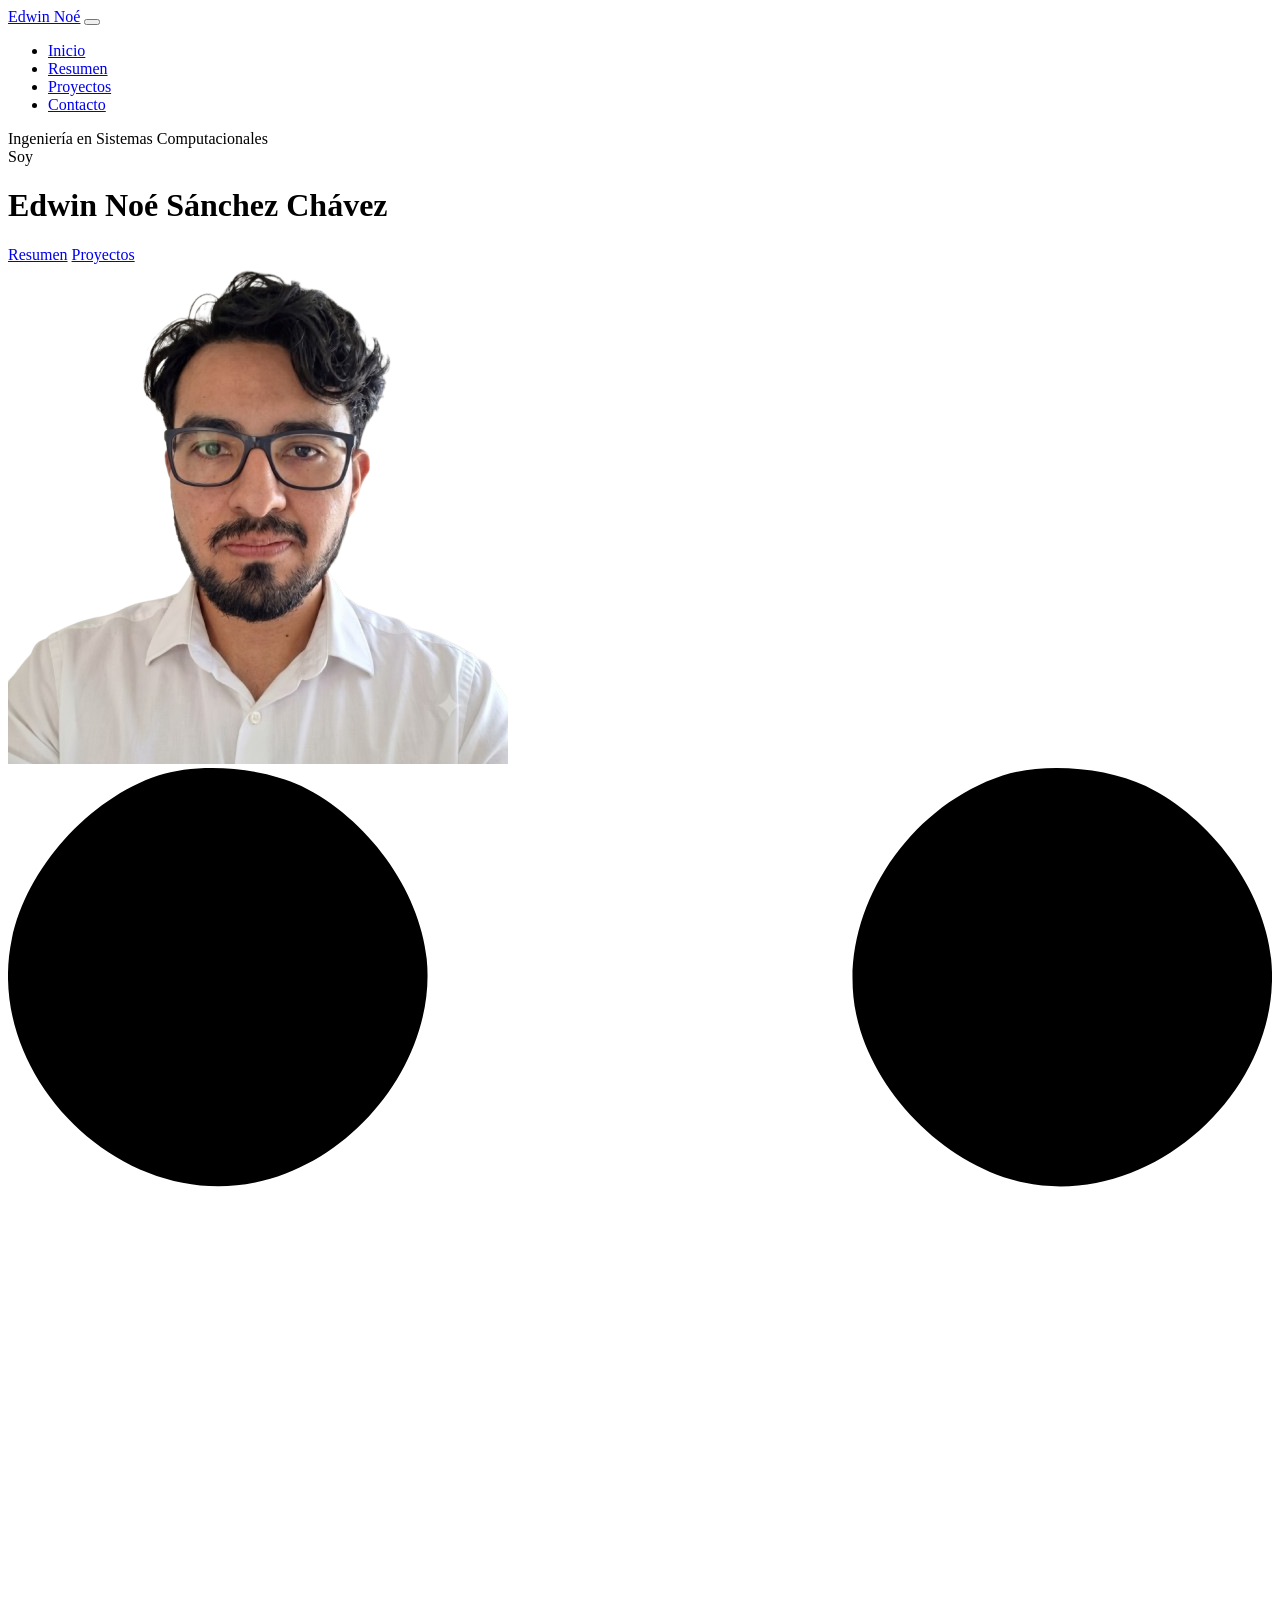
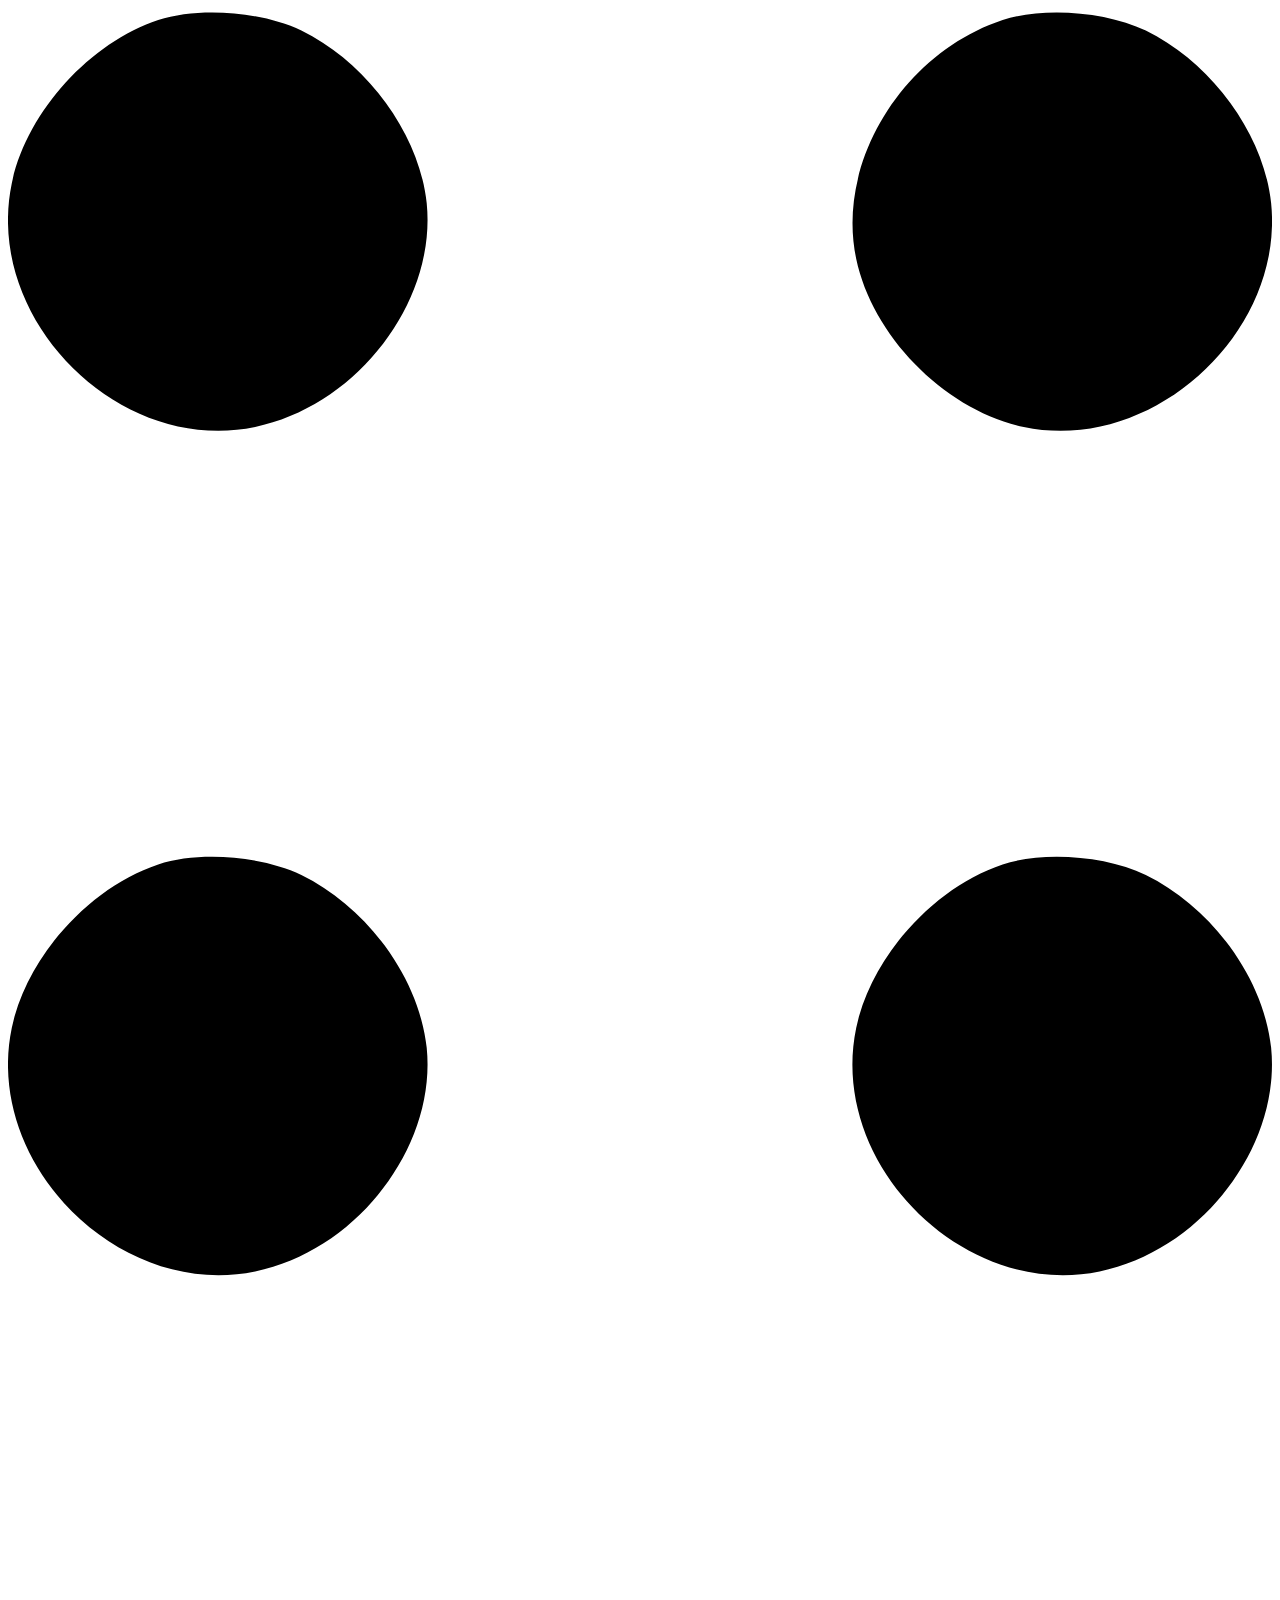
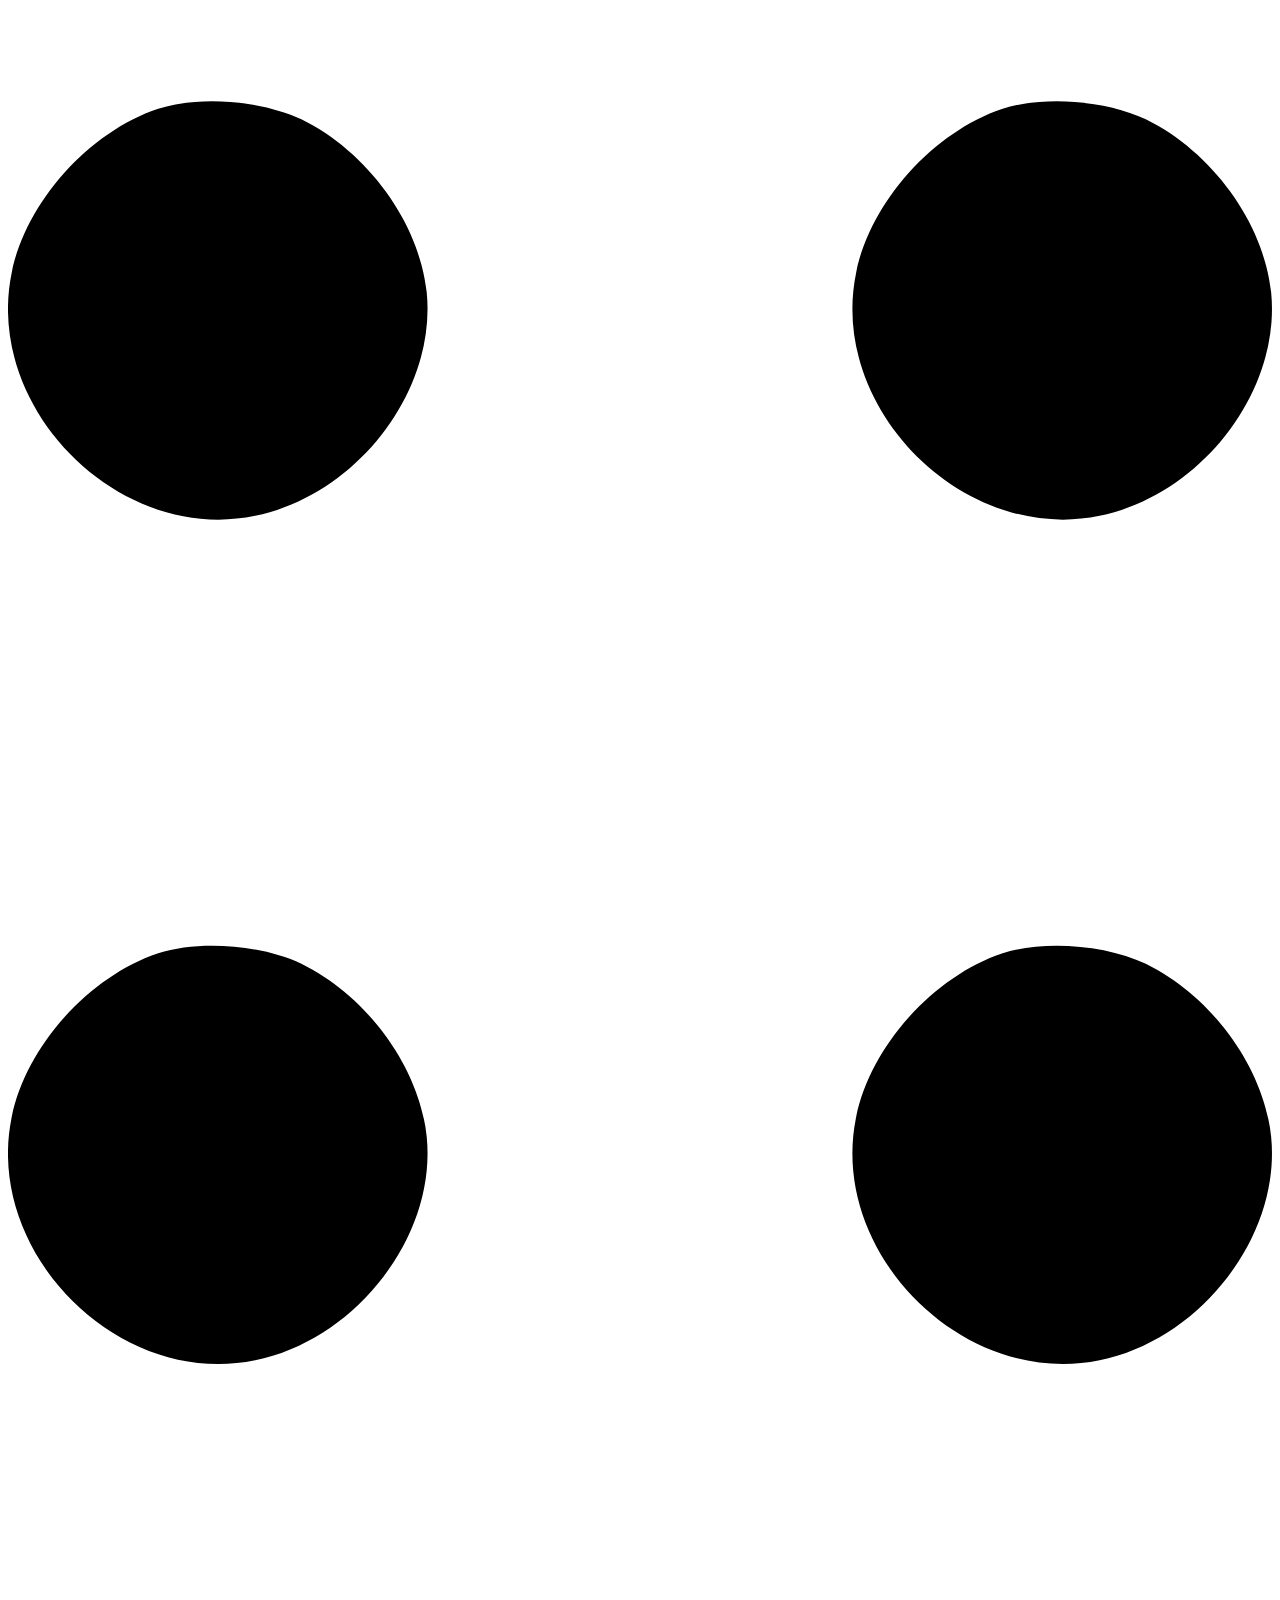
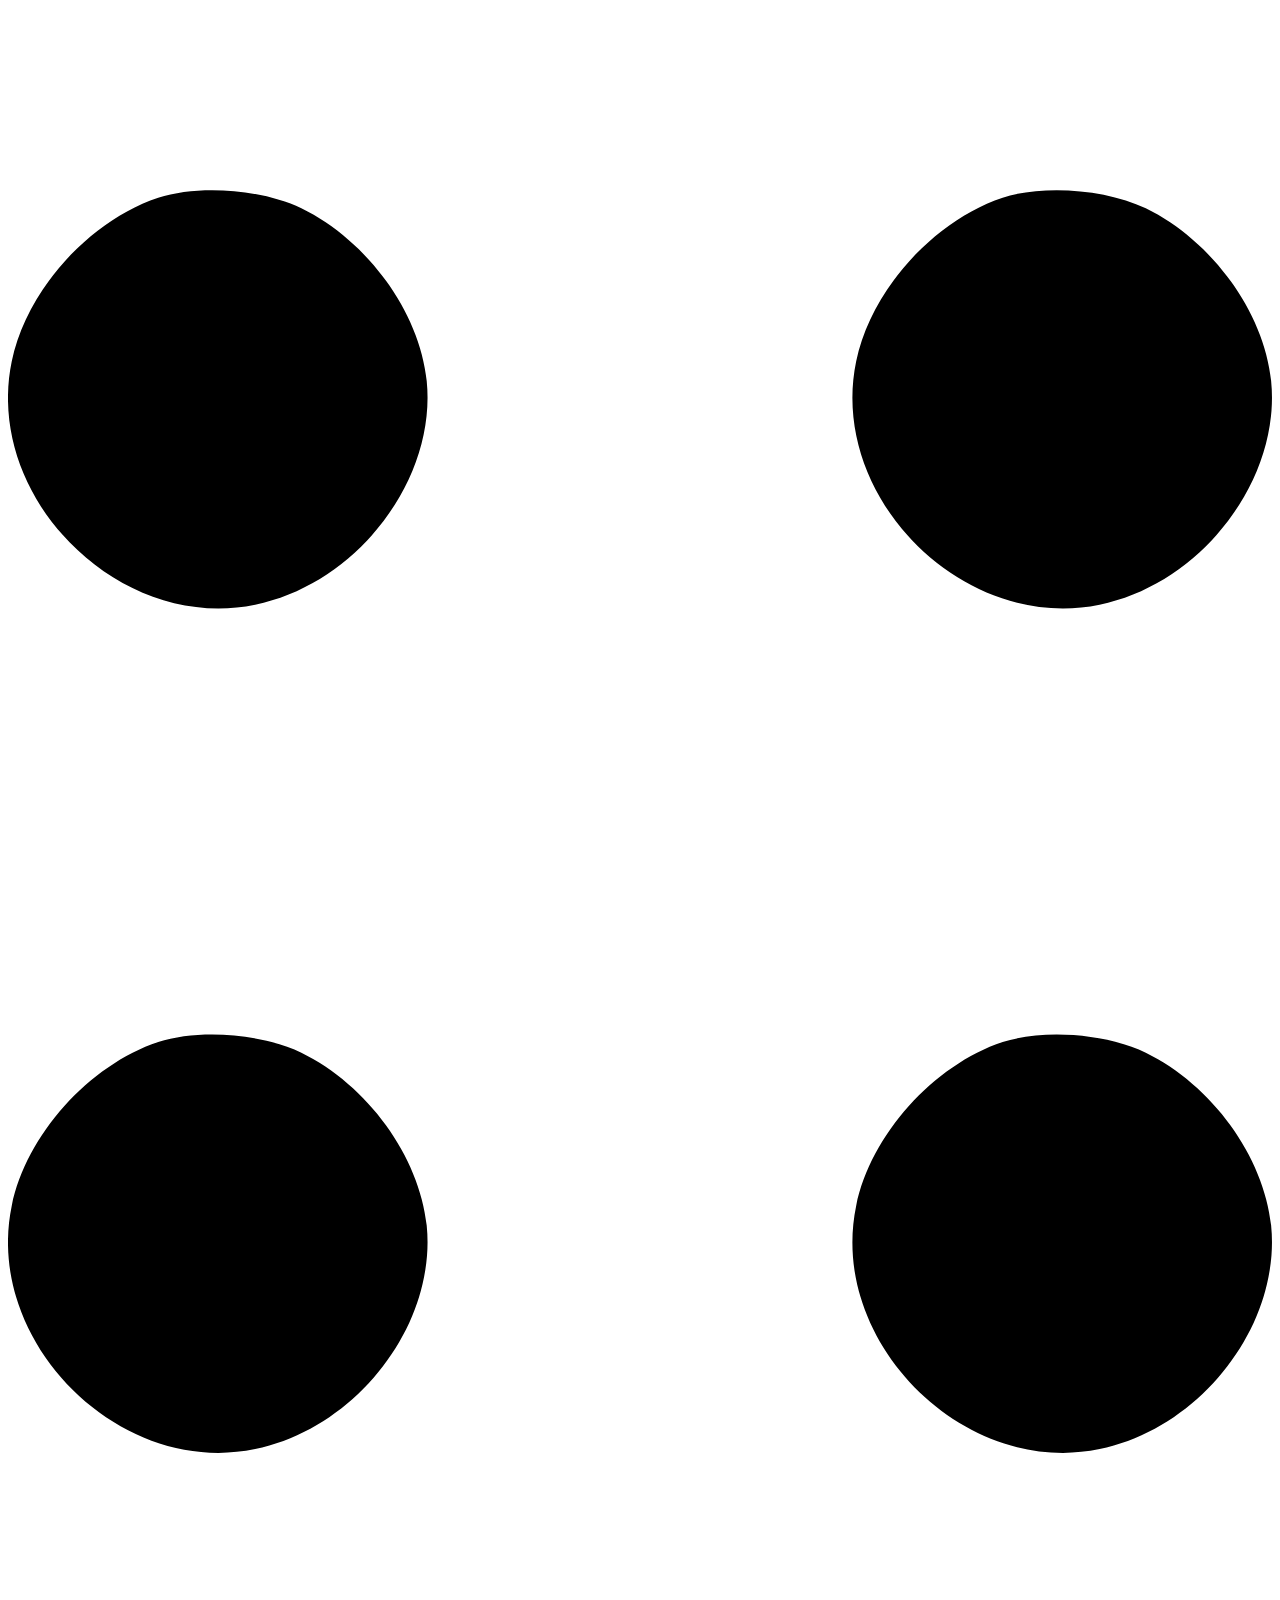
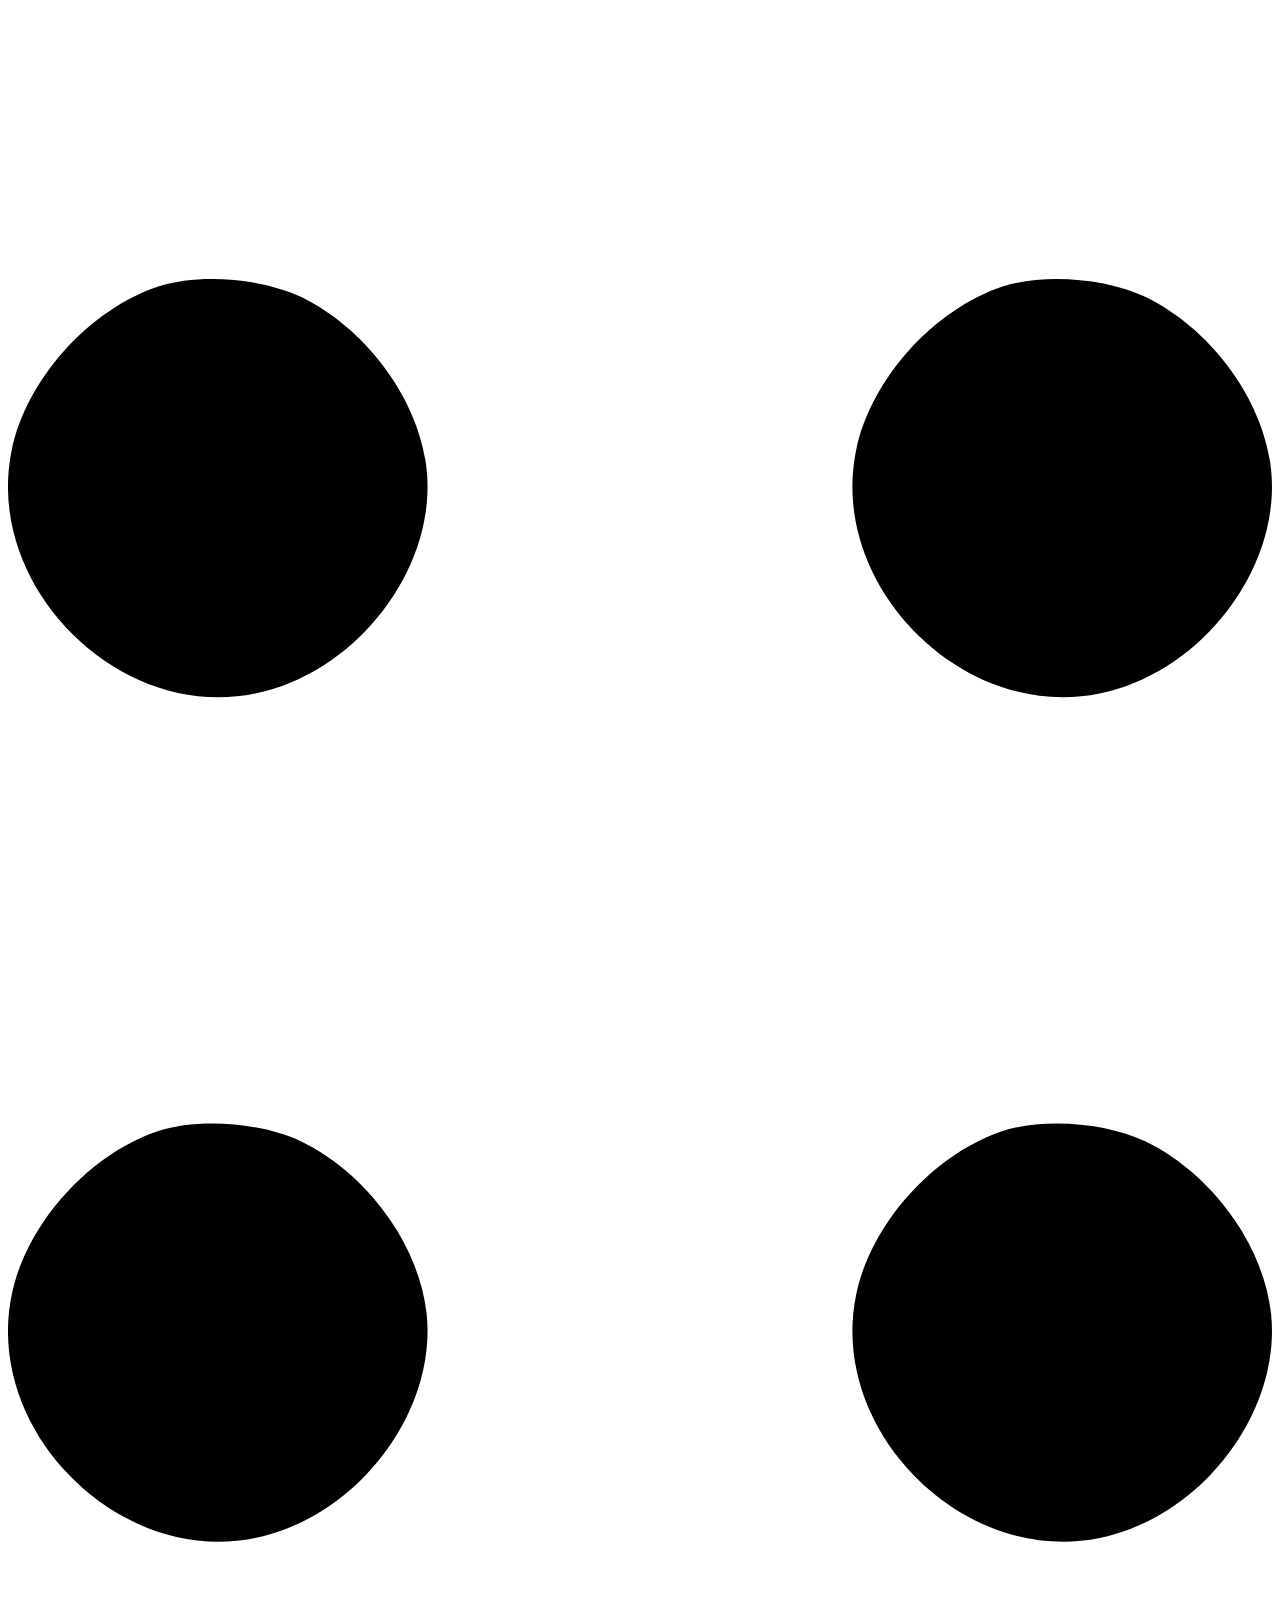
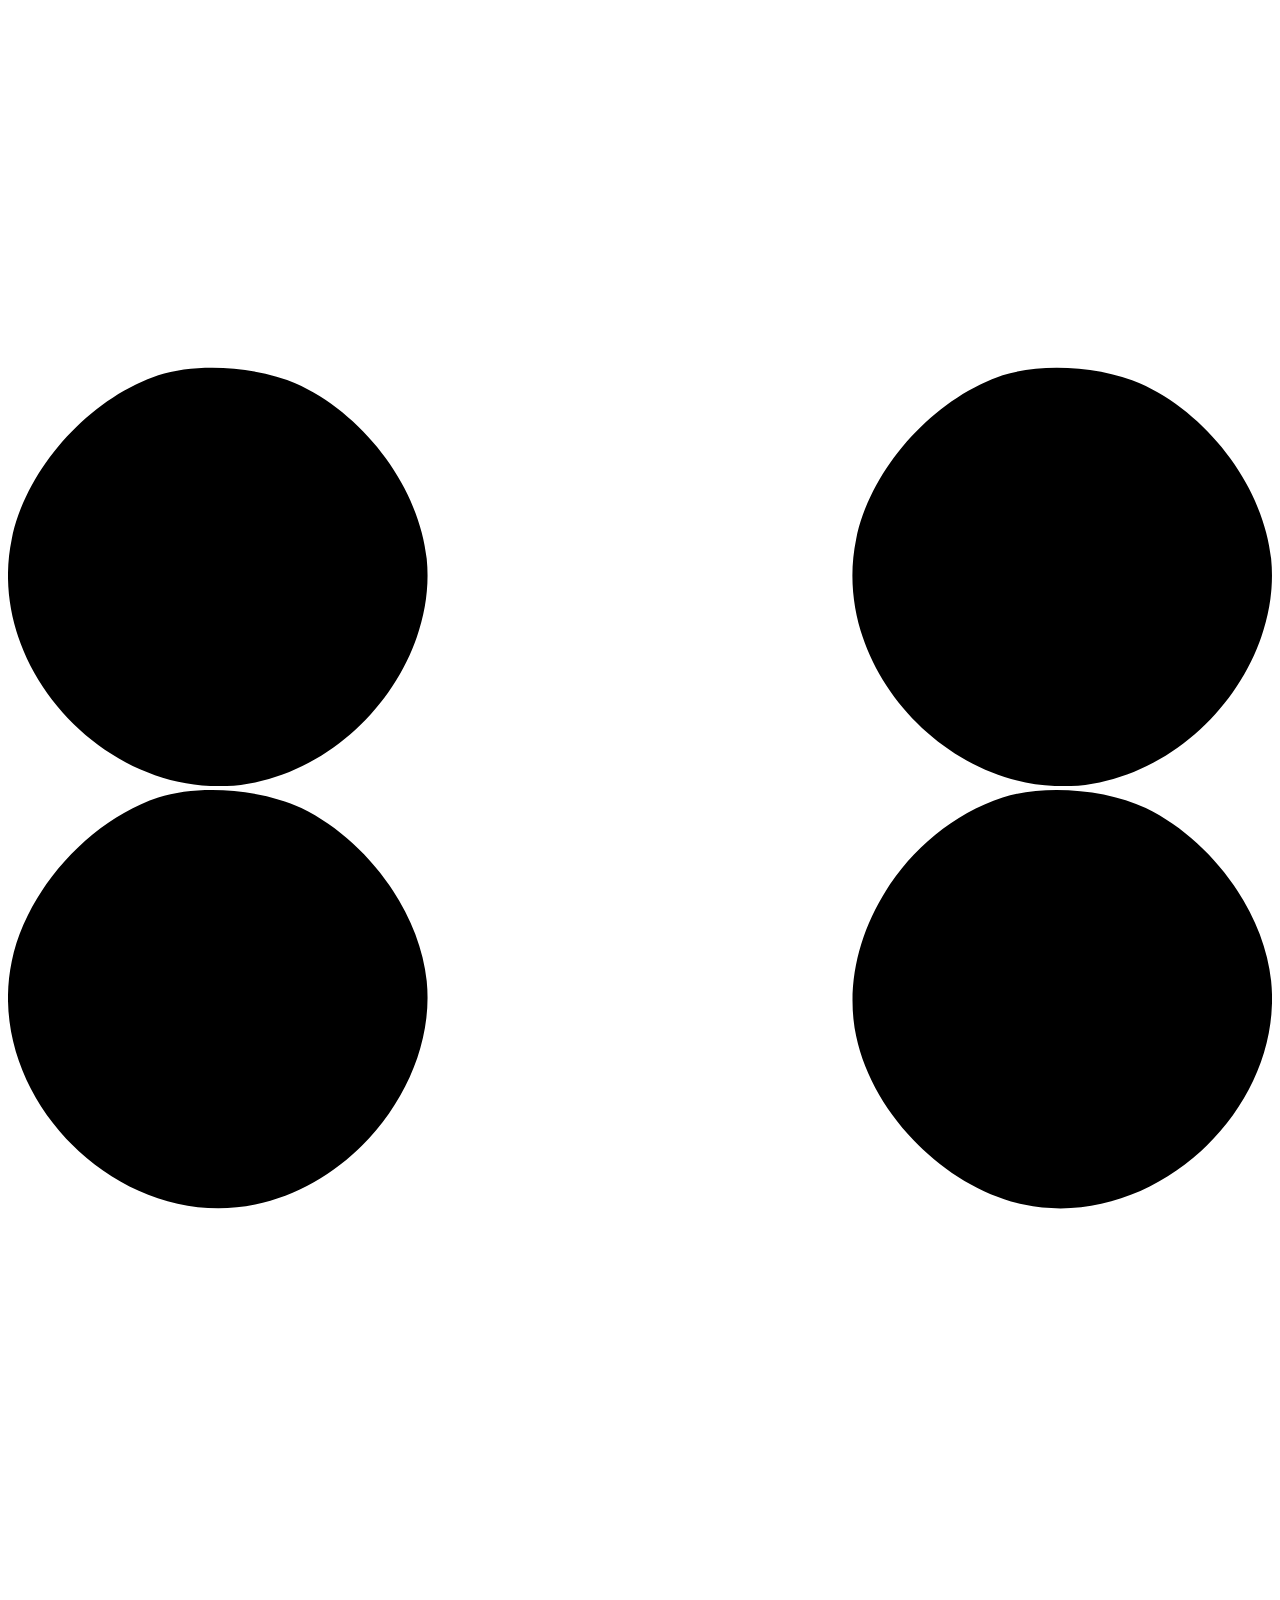
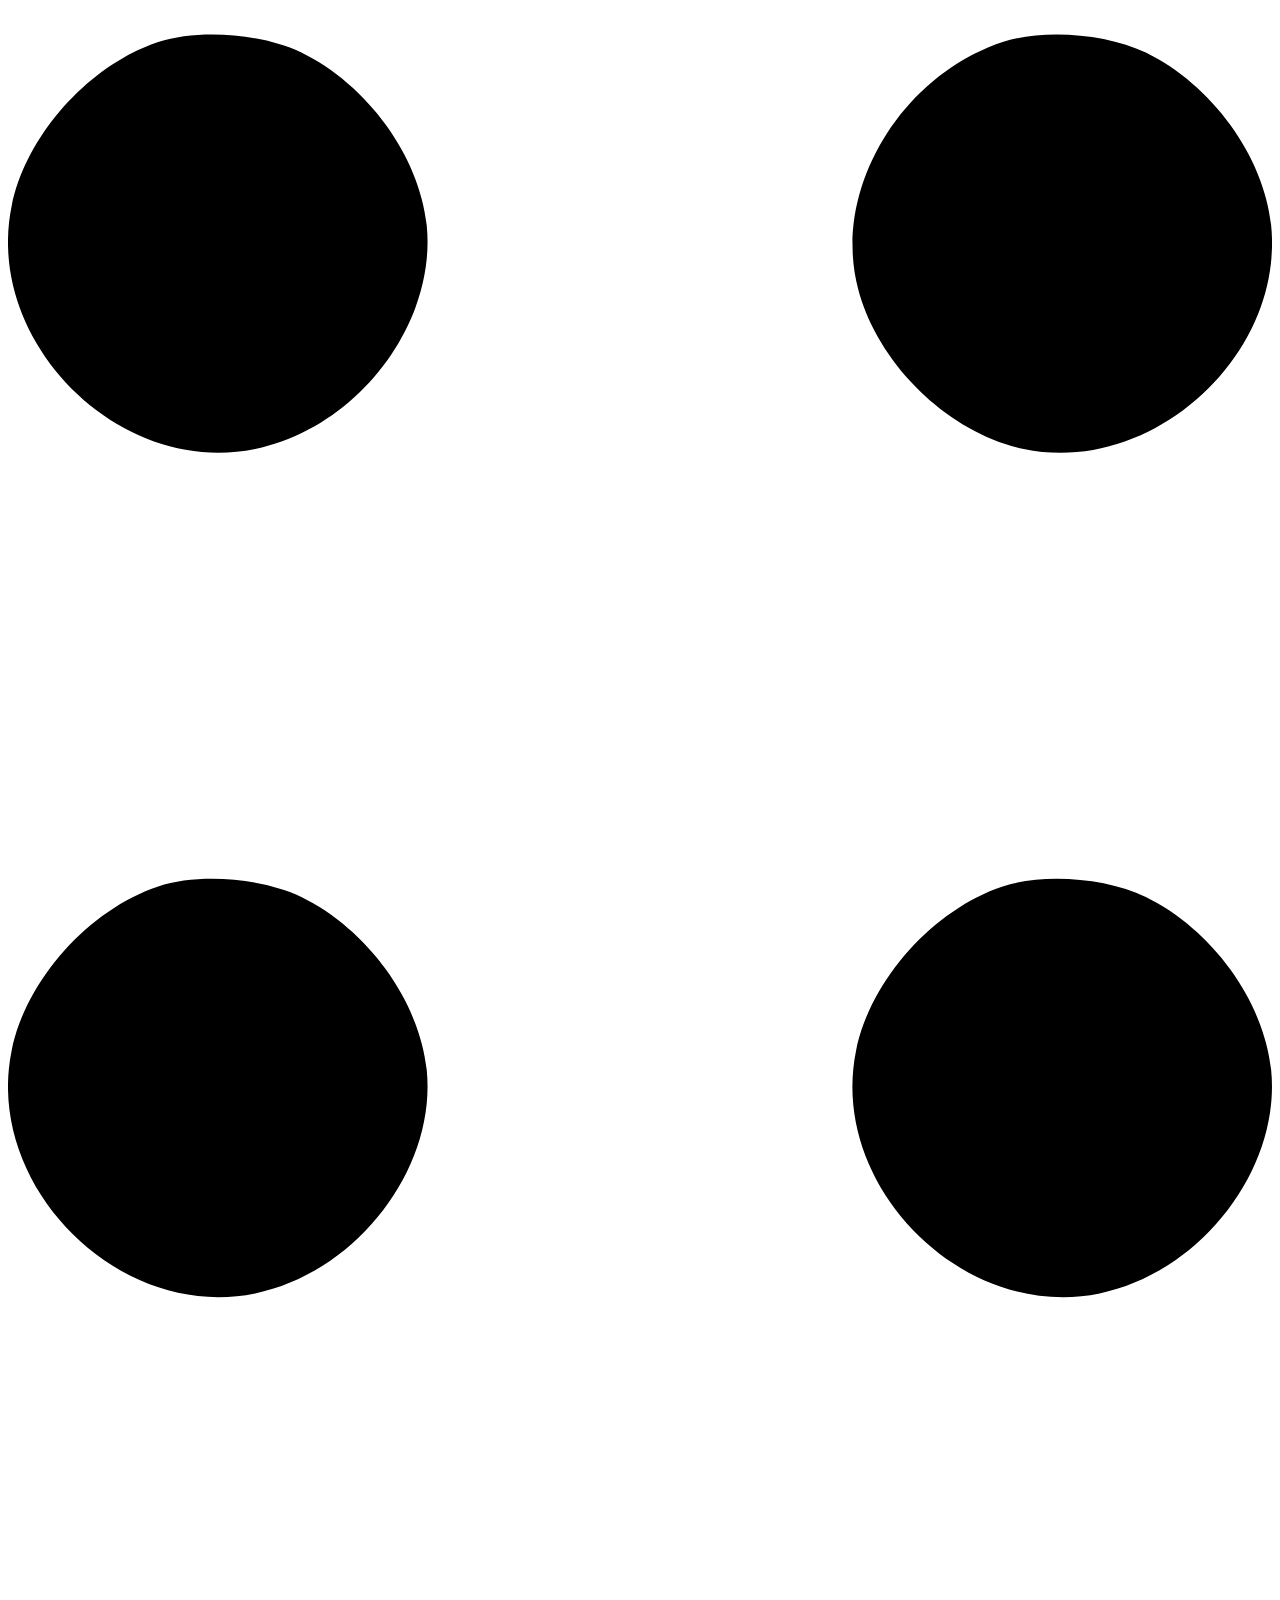
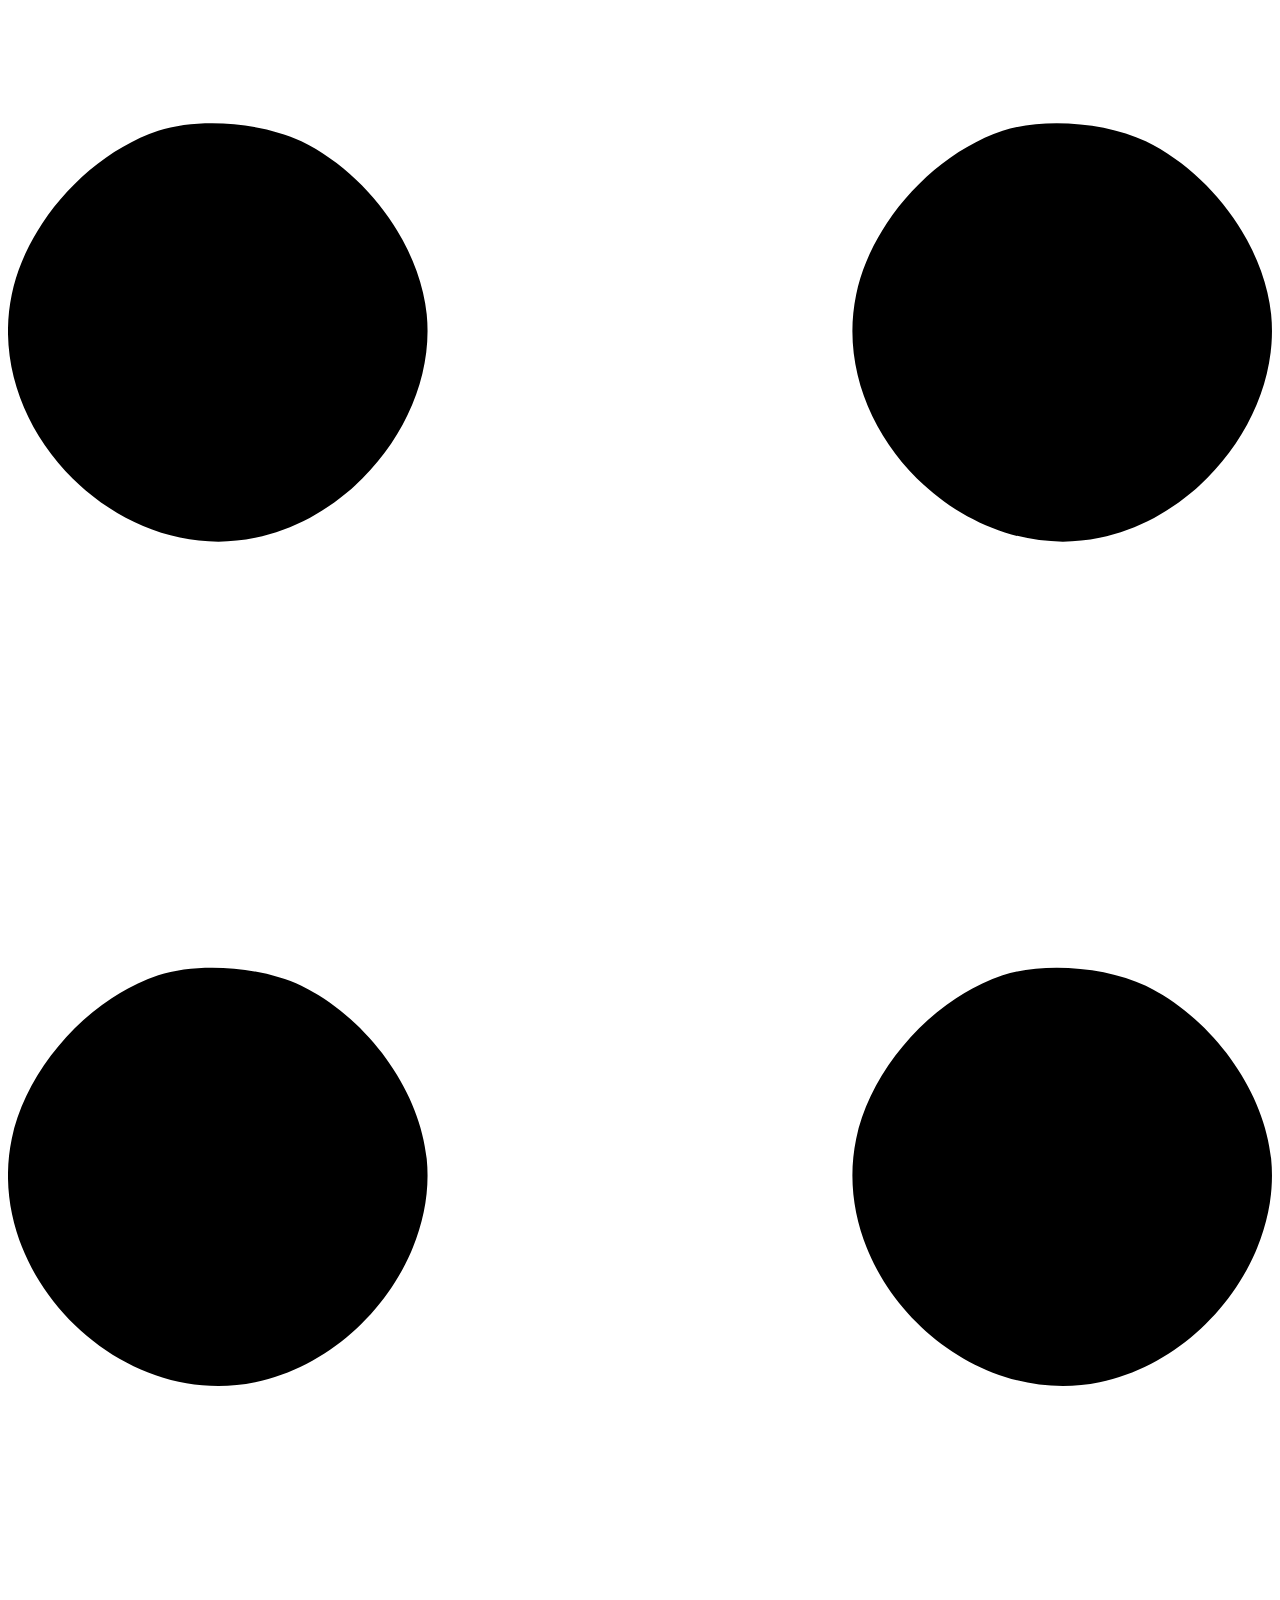
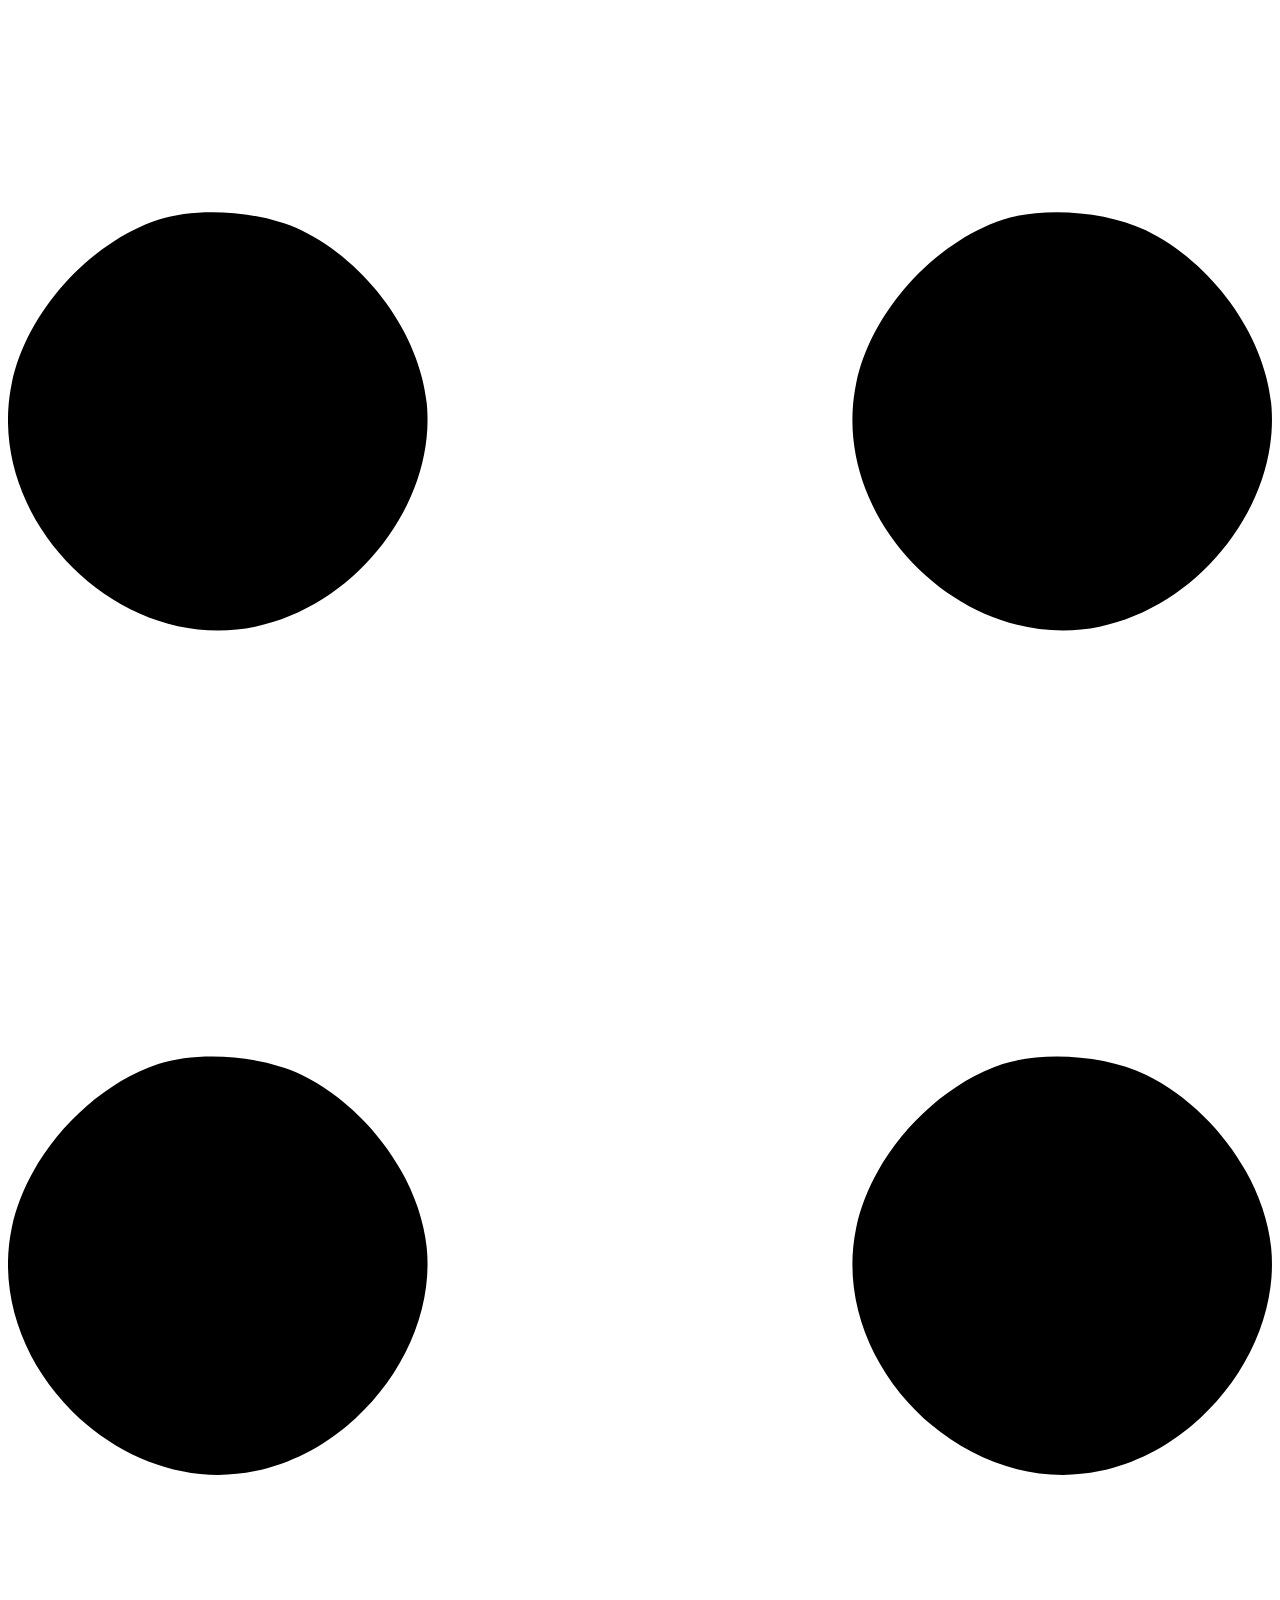
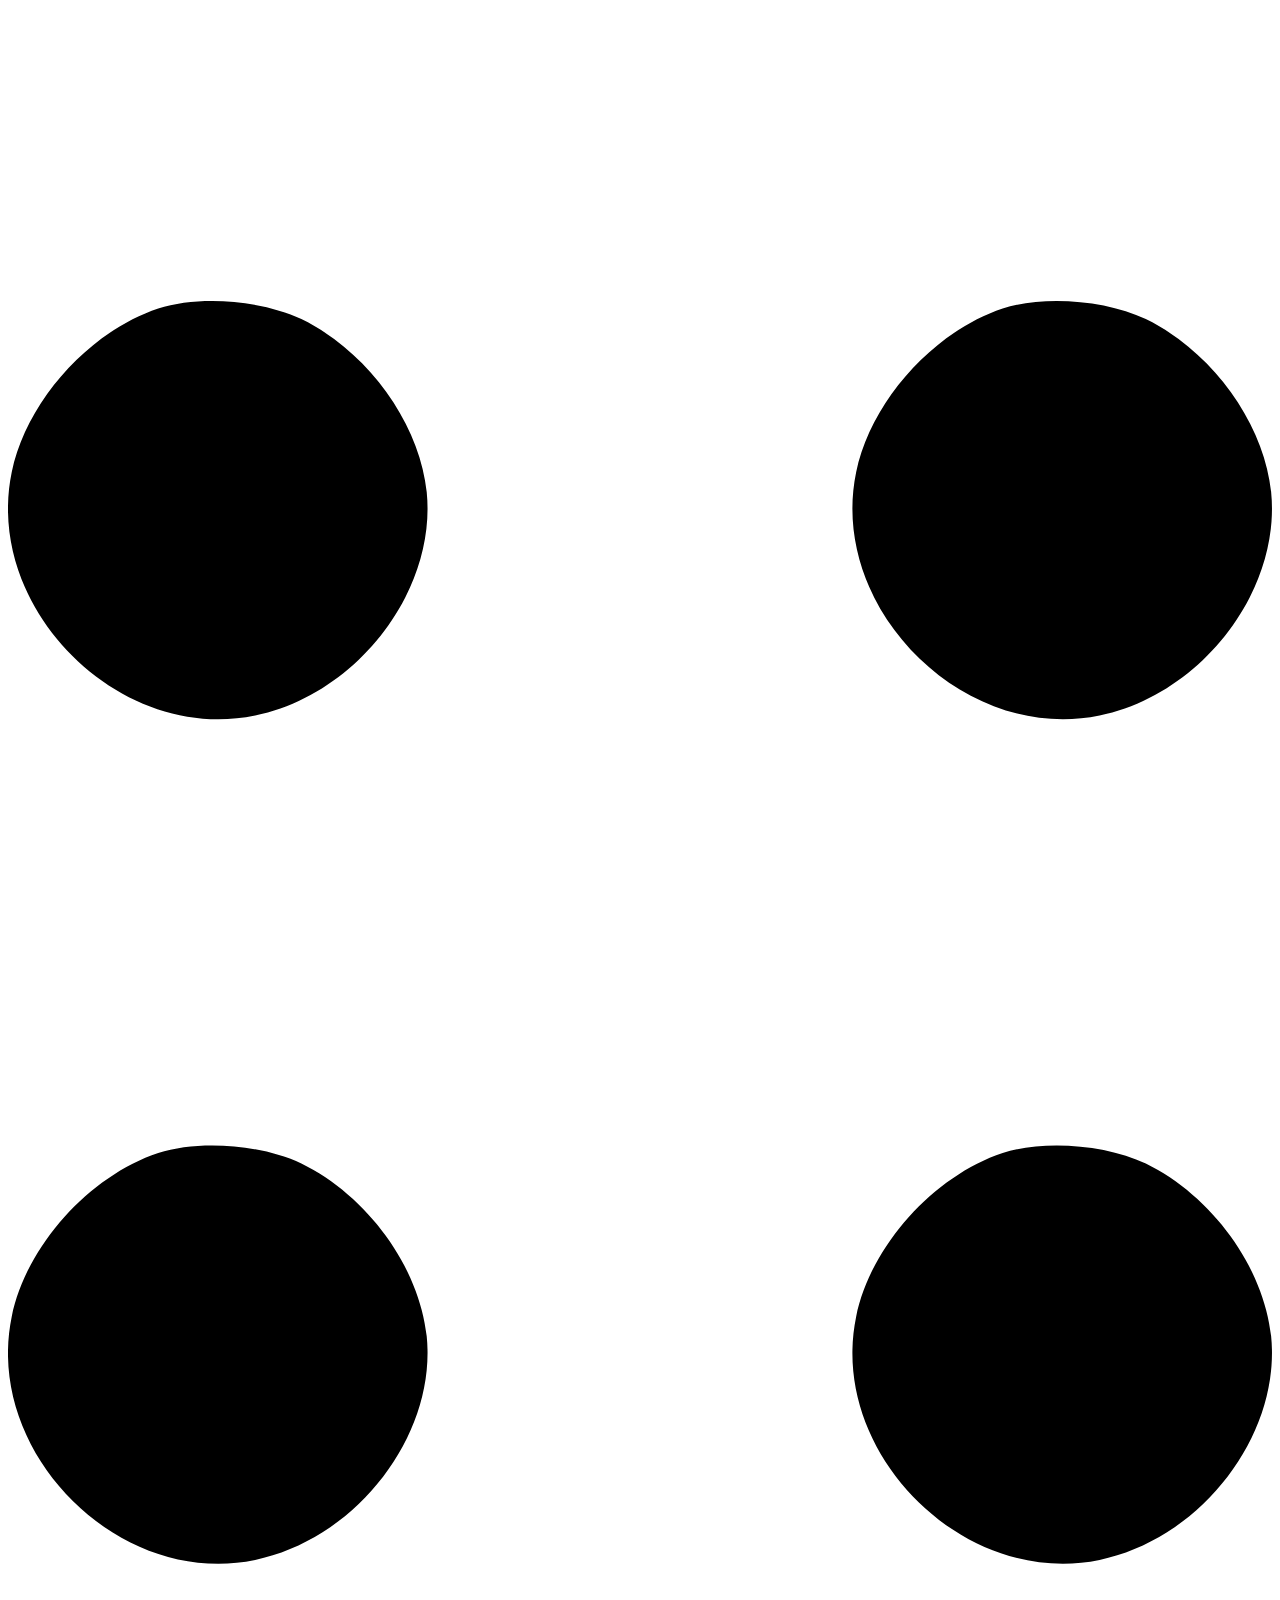
==== index.html @ 07686df8 "pagina web" ====
<!DOCTYPE html>
<html lang="en">
    <head>
        <meta charset="utf-8" />
        <meta name="viewport" content="width=device-width, initial-scale=1, shrink-to-fit=no" />
        <meta name="description" content="Portafolio personal de Edwin Noé Sánchez Chávez - Estudiante de Ingeniería en Sistemas Computacionales" />
        <meta name="author" content="Edwin Noé Sánchez Chávez" />
        <title>Edwin Noé Sánchez Chávez | Portafolio</title>
        <!-- Favicon-->
        <link rel="icon" type="image/x-icon" href="img/favicon.ico" />
        <!-- Custom Google font-->
        <link rel="preconnect" href="https://fonts.googleapis.com" />
        <link rel="preconnect" href="https://fonts.gstatic.com" crossorigin />
        <link href="https://fonts.googleapis.com/css2?family=Plus+Jakarta+Sans:wght@100;200;300;400;500;600;700;800;900&amp;display=swap" rel="stylesheet" />
        <!-- Bootstrap icons-->
        <link href="https://cdn.jsdelivr.net/npm/bootstrap-icons@1.8.1/font/bootstrap-icons.css" rel="stylesheet" />
        <!-- Core theme CSS (includes Bootstrap)-->
        <link href="css/portafolio.css" rel="stylesheet" />
    </head>
    <body class="d-flex flex-column h-100">
        <main class="flex-shrink-0">
            <!-- Navigation-->
            <nav class="navbar navbar-expand-lg navbar-light bg-white py-3">
                <div class="container px-5">
                    <a class="navbar-brand" href="index.html"><span class="fw-bolder text-primary">Edwin Noé</span></a>
                    <button class="navbar-toggler" type="button" data-bs-toggle="collapse" data-bs-target="#navbarSupportedContent" aria-controls="navbarSupportedContent" aria-expanded="false" aria-label="Toggle navigation"><span class="navbar-toggler-icon"></span></button>
                    <div class="collapse navbar-collapse" id="navbarSupportedContent">
                        <ul class="navbar-nav ms-auto mb-2 mb-lg-0 small fw-bolder">
                            <li class="nav-item"><a class="nav-link" href="index.html">Inicio</a></li>
                            <li class="nav-item"><a class="nav-link" href="resume.html">Resumen</a></li>
                            <li class="nav-item"><a class="nav-link" href="projects.html">Proyectos</a></li>
                            <li class="nav-item"><a class="nav-link" href="contact.html">Contacto</a></li>
                        </ul>
                    </div>
                </div>
            </nav>
            <!-- Header-->
            <header class="py-5">
                <div class="container px-5 pb-5">
                    <div class="row gx-5 align-items-center">
                        <div class="col-xxl-5">
                            <!-- Header text content-->
                            <div class="text-center text-xxl-start">
                                <div class="badge bg-gradient-primary-to-secondary text-white mb-4"><div class="text-uppercase">Ingeniería en Sistemas Computacionales</div></div>
                                <div class="fs-3 fw-light text-muted">Soy</div>
                                <h1 class="display-3 fw-bolder mb-5"><span class="text-gradient d-inline">Edwin Noé Sánchez Chávez</span></h1>
                                <div class="d-grid gap-3 d-sm-flex justify-content-sm-center justify-content-xxl-start mb-3">
                                    <a class="btn btn-primary btn-lg px-5 py-3 me-sm-3 fs-6 fw-bolder" href="resume.html">Resumen</a>
                                    <a class="btn btn-outline-dark btn-lg px-5 py-3 fs-6 fw-bolder" href="projects.html">Proyectos</a>
                                </div>
                            </div>
                        </div>
                        <div class="col-xxl-7">
                            <!-- Header profile picture-->
                            <div class="d-flex justify-content-center mt-5 mt-xxl-0">
                                <div class="profile bg-gradient-primary-to-secondary">
                                    <!-- TIP: For best results, use a photo with a transparent background like the demo example below-->
                                    <!-- Watch a tutorial on how to do this on YouTube (link)-->
                                    <img class="profile-img" src="img/profile.png" alt="..." />
                                    <div class="dots-1">
                                        <!-- SVG Dots-->
                                        <svg version="1.1" xmlns="http://www.w3.org/2000/svg" xmlns:xlink="http://www.w3.org/1999/xlink" x="0px" y="0px" viewBox="0 0 191.6 1215.4" style="enable-background: new 0 0 191.6 1215.4" xml:space="preserve">
                                            <g transform="translate(0.000000,1280.000000) scale(0.100000,-0.100000)">
                                                <path d="M227.7,12788.6c-105-35-200-141-222-248c-43-206,163-412,369-369c155,32,275,190,260,339c-11,105-90,213-190,262        C383.7,12801.6,289.7,12808.6,227.7,12788.6z"></path>
                                                <path d="M1507.7,12788.6c-151-50-253-216-222-362c25-119,136-230,254-255c194-41,395,142,375,339c-11,105-90,213-190,262        C1663.7,12801.6,1569.7,12808.6,1507.7,12788.6z"></path>
                                                <path d="M227.7,11508.6c-105-35-200-141-222-248c-43-206,163-412,369-369c155,32,275,190,260,339c-11,105-90,213-190,262        C383.7,11521.6,289.7,11528.6,227.7,11508.6z"></path>
                                                <path d="M1507.7,11508.6c-151-50-253-216-222-362c25-119,136-230,254-255c194-41,395,142,375,339c-11,105-90,213-190,262        C1663.7,11521.6,1569.7,11528.6,1507.7,11508.6z"></path>
                                                <path d="M227.7,10228.6c-105-35-200-141-222-248c-43-206,163-412,369-369c155,32,275,190,260,339c-11,105-90,213-190,262        C383.7,10241.6,289.7,10248.6,227.7,10228.6z"></path>
                                                <path d="M1507.7,10228.6c-105-35-200-141-222-248c-43-206,163-412,369-369c155,32,275,190,260,339c-11,105-90,213-190,262        C1663.7,10241.6,1569.7,10248.6,1507.7,10228.6z"></path>
                                                <path d="M227.7,8948.6c-105-35-200-141-222-248c-43-206,163-412,369-369c155,32,275,190,260,339c-11,105-90,213-190,262        C383.7,8961.6,289.7,8968.6,227.7,8948.6z"></path>
                                                <path d="M1507.7,8948.6c-105-35-200-141-222-248c-43-206,163-412,369-369c155,32,275,190,260,339c-11,105-90,213-190,262        C1663.7,8961.6,1569.7,8968.6,1507.7,8948.6z"></path>
                                                <path d="M227.7,7668.6c-105-35-200-141-222-248c-43-206,163-412,369-369c155,32,275,190,260,339c-11,105-90,213-190,262        C383.7,7681.6,289.7,7688.6,227.7,7668.6z"></path>
                                                <path d="M1507.7,7668.6c-105-35-200-141-222-248c-43-206,163-412,369-369c155,32,275,190,260,339c-11,105-90,213-190,262        C1663.7,7681.6,1569.7,7688.6,1507.7,7668.6z"></path>
                                                <path d="M227.7,6388.6c-105-35-200-141-222-248c-43-206,163-412,369-369c155,32,275,190,260,339c-11,105-90,213-190,262        C383.7,6401.6,289.7,6408.6,227.7,6388.6z"></path>
                                                <path d="M1507.7,6388.6c-105-35-200-141-222-248c-43-206,163-412,369-369c155,32,275,190,260,339c-11,105-90,213-190,262        C1663.7,6401.6,1569.7,6408.6,1507.7,6388.6z"></path>
                                                <path d="M227.7,5108.6c-105-35-200-141-222-248c-43-206,163-412,369-369c155,32,275,190,260,339c-11,105-90,213-190,262        C383.7,5121.6,289.7,5128.6,227.7,5108.6z"></path>
                                                <path d="M1507.7,5108.6c-105-35-200-141-222-248c-43-206,163-412,369-369c155,32,275,190,260,339c-11,105-90,213-190,262        C1663.7,5121.6,1569.7,5128.6,1507.7,5108.6z"></path>
                                                <path d="M227.7,3828.6c-105-35-200-141-222-248c-43-206,163-412,369-369c155,32,275,190,260,339c-11,105-90,213-190,262        C383.7,3841.6,289.7,3848.6,227.7,3828.6z"></path>
                                                <path d="M1507.7,3828.6c-105-35-200-141-222-248c-43-206,163-412,369-369c155,32,275,190,260,339c-11,105-90,213-190,262        C1663.7,3841.6,1569.7,3848.6,1507.7,3828.6z"></path>
                                                <path d="M227.7,2548.6c-105-35-200-141-222-248c-43-206,163-412,369-369c155,32,275,190,260,339c-11,105-90,213-190,262        C383.7,2561.6,289.7,2568.6,227.7,2548.6z"></path>
                                                <path d="M1507.7,2548.6c-105-35-200-141-222-248c-43-206,163-412,369-369c155,32,275,190,260,339c-11,105-90,213-190,262        C1663.7,2561.6,1569.7,2568.6,1507.7,2548.6z"></path>
                                                <path d="M227.7,1268.6c-105-35-200-141-222-248c-43-206,163-412,369-369c155,32,275,190,260,339c-11,105-90,213-190,262        C383.7,1281.6,289.7,1288.6,227.7,1268.6z"></path>
                                                <path d="M1507.7,1268.6c-105-35-200-141-222-248c-43-206,163-412,369-369c155,32,275,190,260,339c-11,105-90,213-190,262        C1663.7,1281.6,1569.7,1288.6,1507.7,1268.6z"></path>
                                            </g>
                                        </svg>
                                        <!-- END of SVG dots-->
                                    </div>
                                    <div class="dots-2">
                                        <!-- SVG Dots-->
                                        <svg version="1.1" xmlns="http://www.w3.org/2000/svg" xmlns:xlink="http://www.w3.org/1999/xlink" x="0px" y="0px" viewBox="0 0 191.6 1215.4" style="enable-background: new 0 0 191.6 1215.4" xml:space="preserve">
                                            <g transform="translate(0.000000,1280.000000) scale(0.100000,-0.100000)">
                                                <path d="M227.7,12788.6c-105-35-200-141-222-248c-43-206,163-412,369-369c155,32,275,190,260,339c-11,105-90,213-190,262        C383.7,12801.6,289.7,12808.6,227.7,12788.6z"></path>
                                                <path d="M1507.7,12788.6c-151-50-253-216-222-362c25-119,136-230,254-255c194-41,395,142,375,339c-11,105-90,213-190,262        C1663.7,12801.6,1569.7,12808.6,1507.7,12788.6z"></path>
                                                <path d="M227.7,11508.6c-105-35-200-141-222-248c-43-206,163-412,369-369c155,32,275,190,260,339c-11,105-90,213-190,262        C383.7,11521.6,289.7,11528.6,227.7,11508.6z"></path>
                                                <path d="M1507.7,11508.6c-151-50-253-216-222-362c25-119,136-230,254-255c194-41,395,142,375,339c-11,105-90,213-190,262        C1663.7,11521.6,1569.7,11528.6,1507.7,11508.6z"></path>
                                                <path d="M227.7,10228.6c-105-35-200-141-222-248c-43-206,163-412,369-369c155,32,275,190,260,339c-11,105-90,213-190,262        C383.7,10241.6,289.7,10248.6,227.7,10228.6z"></path>
                                                <path d="M1507.7,10228.6c-105-35-200-141-222-248c-43-206,163-412,369-369c155,32,275,190,260,339c-11,105-90,213-190,262        C1663.7,10241.6,1569.7,10248.6,1507.7,10228.6z"></path>
                                                <path d="M227.7,8948.6c-105-35-200-141-222-248c-43-206,163-412,369-369c155,32,275,190,260,339c-11,105-90,213-190,262        C383.7,8961.6,289.7,8968.6,227.7,8948.6z"></path>
                                                <path d="M1507.7,8948.6c-105-35-200-141-222-248c-43-206,163-412,369-369c155,32,275,190,260,339c-11,105-90,213-190,262        C1663.7,8961.6,1569.7,8968.6,1507.7,8948.6z"></path>
                                                <path d="M227.7,7668.6c-105-35-200-141-222-248c-43-206,163-412,369-369c155,32,275,190,260,339c-11,105-90,213-190,262        C383.7,7681.6,289.7,7688.6,227.7,7668.6z"></path>
                                                <path d="M1507.7,7668.6c-105-35-200-141-222-248c-43-206,163-412,369-369c155,32,275,190,260,339c-11,105-90,213-190,262        C1663.7,7681.6,1569.7,7688.6,1507.7,7668.6z"></path>
                                                <path d="M227.7,6388.6c-105-35-200-141-222-248c-43-206,163-412,369-369c155,32,275,190,260,339c-11,105-90,213-190,262        C383.7,6401.6,289.7,6408.6,227.7,6388.6z"></path>
                                                <path d="M1507.7,6388.6c-105-35-200-141-222-248c-43-206,163-412,369-369c155,32,275,190,260,339c-11,105-90,213-190,262        C1663.7,6401.6,1569.7,6408.6,1507.7,6388.6z"></path>
                                                <path d="M227.7,5108.6c-105-35-200-141-222-248c-43-206,163-412,369-369c155,32,275,190,260,339c-11,105-90,213-190,262        C383.7,5121.6,289.7,5128.6,227.7,5108.6z"></path>
                                                <path d="M1507.7,5108.6c-105-35-200-141-222-248c-43-206,163-412,369-369c155,32,275,190,260,339c-11,105-90,213-190,262        C1663.7,5121.6,1569.7,5128.6,1507.7,5108.6z"></path>
                                                <path d="M227.7,3828.6c-105-35-200-141-222-248c-43-206,163-412,369-369c155,32,275,190,260,339c-11,105-90,213-190,262        C383.7,3841.6,289.7,3848.6,227.7,3828.6z"></path>
                                                <path d="M1507.7,3828.6c-105-35-200-141-222-248c-43-206,163-412,369-369c155,32,275,190,260,339c-11,105-90,213-190,262        C1663.7,3841.6,1569.7,3848.6,1507.7,3828.6z"></path>
                                                <path d="M227.7,2548.6c-105-35-200-141-222-248c-43-206,163-412,369-369c155,32,275,190,260,339c-11,105-90,213-190,262        C383.7,2561.6,289.7,2568.6,227.7,2548.6z"></path>
                                                <path d="M1507.7,2548.6c-105-35-200-141-222-248c-43-206,163-412,369-369c155,32,275,190,260,339c-11,105-90,213-190,262        C1663.7,2561.6,1569.7,2568.6,1507.7,2548.6z"></path>
                                                <path d="M227.7,1268.6c-105-35-200-141-222-248c-43-206,163-412,369-369c155,32,275,190,260,339c-11,105-90,213-190,262        C383.7,1281.6,289.7,1288.6,227.7,1268.6z"></path>
                                                <path d="M1507.7,1268.6c-105-35-200-141-222-248c-43-206,163-412,369-369c155,32,275,190,260,339c-11,105-90,213-190,262        C1663.7,1281.6,1569.7,1288.6,1507.7,1268.6z"></path>
                                            </g>
                                        </svg>
                                        <!-- END of SVG dots-->
                                    </div>
                                    <div class="dots-3">
                                        <!-- SVG Dots-->
                                        <svg version="1.1" xmlns="http://www.w3.org/2000/svg" xmlns:xlink="http://www.w3.org/1999/xlink" x="0px" y="0px" viewBox="0 0 191.6 1215.4" style="enable-background: new 0 0 191.6 1215.4" xml:space="preserve">
                                            <g transform="translate(0.000000,1280.000000) scale(0.100000,-0.100000)">
                                                <path d="M227.7,12788.6c-105-35-200-141-222-248c-43-206,163-412,369-369c155,32,275,190,260,339c-11,105-90,213-190,262        C383.7,12801.6,289.7,12808.6,227.7,12788.6z"></path>
                                                <path d="M1507.7,12788.6c-151-50-253-216-222-362c25-119,136-230,254-255c194-41,395,142,375,339c-11,105-90,213-190,262        C1663.7,12801.6,1569.7,12808.6,1507.7,12788.6z"></path>
                                                <path d="M227.7,11508.6c-105-35-200-141-222-248c-43-206,163-412,369-369c155,32,275,190,260,339c-11,105-90,213-190,262        C383.7,11521.6,289.7,11528.6,227.7,11508.6z"></path>
                                                <path d="M1507.7,11508.6c-151-50-253-216-222-362c25-119,136-230,254-255c194-41,395,142,375,339c-11,105-90,213-190,262        C1663.7,11521.6,1569.7,11528.6,1507.7,11508.6z"></path>
                                                <path d="M227.7,10228.6c-105-35-200-141-222-248c-43-206,163-412,369-369c155,32,275,190,260,339c-11,105-90,213-190,262        C383.7,10241.6,289.7,10248.6,227.7,10228.6z"></path>
                                                <path d="M1507.7,10228.6c-105-35-200-141-222-248c-43-206,163-412,369-369c155,32,275,190,260,339c-11,105-90,213-190,262        C1663.7,10241.6,1569.7,10248.6,1507.7,10228.6z"></path>
                                                <path d="M227.7,8948.6c-105-35-200-141-222-248c-43-206,163-412,369-369c155,32,275,190,260,339c-11,105-90,213-190,262        C383.7,8961.6,289.7,8968.6,227.7,8948.6z"></path>
                                                <path d="M1507.7,8948.6c-105-35-200-141-222-248c-43-206,163-412,369-369c155,32,275,190,260,339c-11,105-90,213-190,262        C1663.7,8961.6,1569.7,8968.6,1507.7,8948.6z"></path>
                                                <path d="M227.7,7668.6c-105-35-200-141-222-248c-43-206,163-412,369-369c155,32,275,190,260,339c-11,105-90,213-190,262        C383.7,7681.6,289.7,7688.6,227.7,7668.6z"></path>
                                                <path d="M1507.7,7668.6c-105-35-200-141-222-248c-43-206,163-412,369-369c155,32,275,190,260,339c-11,105-90,213-190,262        C1663.7,7681.6,1569.7,7688.6,1507.7,7668.6z"></path>
                                                <path d="M227.7,6388.6c-105-35-200-141-222-248c-43-206,163-412,369-369c155,32,275,190,260,339c-11,105-90,213-190,262        C383.7,6401.6,289.7,6408.6,227.7,6388.6z"></path>
                                                <path d="M1507.7,6388.6c-105-35-200-141-222-248c-43-206,163-412,369-369c155,32,275,190,260,339c-11,105-90,213-190,262        C1663.7,6401.6,1569.7,6408.6,1507.7,6388.6z"></path>
                                                <path d="M227.7,5108.6c-105-35-200-141-222-248c-43-206,163-412,369-369c155,32,275,190,260,339c-11,105-90,213-190,262        C383.7,5121.6,289.7,5128.6,227.7,5108.6z"></path>
                                                <path d="M1507.7,5108.6c-105-35-200-141-222-248c-43-206,163-412,369-369c155,32,275,190,260,339c-11,105-90,213-190,262        C1663.7,5121.6,1569.7,5128.6,1507.7,5108.6z"></path>
                                                <path d="M227.7,3828.6c-105-35-200-141-222-248c-43-206,163-412,369-369c155,32,275,190,260,339c-11,105-90,213-190,262        C383.7,3841.6,289.7,3848.6,227.7,3828.6z"></path>
                                                <path d="M1507.7,3828.6c-105-35-200-141-222-248c-43-206,163-412,369-369c155,32,275,190,260,339c-11,105-90,213-190,262        C1663.7,3841.6,1569.7,3848.6,1507.7,3828.6z"></path>
                                                <path d="M227.7,2548.6c-105-35-200-141-222-248c-43-206,163-412,369-369c155,32,275,190,260,339c-11,105-90,213-190,262        C383.7,2561.6,289.7,2568.6,227.7,2548.6z"></path>
                                                <path d="M1507.7,2548.6c-105-35-200-141-222-248c-43-206,163-412,369-369c155,32,275,190,260,339c-11,105-90,213-190,262        C1663.7,2561.6,1569.7,2568.6,1507.7,2548.6z"></path>
                                                <path d="M227.7,1268.6c-105-35-200-141-222-248c-43-206,163-412,369-369c155,32,275,190,260,339c-11,105-90,213-190,262        C383.7,1281.6,289.7,1288.6,227.7,1268.6z"></path>
                                                <path d="M1507.7,1268.6c-105-35-200-141-222-248c-43-206,163-412,369-369c155,32,275,190,260,339c-11,105-90,213-190,262        C1663.7,1281.6,1569.7,1288.6,1507.7,1268.6z"></path>
                                            </g>
                                        </svg>
                                        <!-- END of SVG dots-->
                                    </div>
                                    <div class="dots-4">
                                        <!-- SVG Dots-->
                                        <svg version="1.1" xmlns="http://www.w3.org/2000/svg" xmlns:xlink="http://www.w3.org/1999/xlink" x="0px" y="0px" viewBox="0 0 191.6 1215.4" style="enable-background: new 0 0 191.6 1215.4" xml:space="preserve">
                                            <g transform="translate(0.000000,1280.000000) scale(0.100000,-0.100000)">
                                                <path d="M227.7,12788.6c-105-35-200-141-222-248c-43-206,163-412,369-369c155,32,275,190,260,339c-11,105-90,213-190,262        C383.7,12801.6,289.7,12808.6,227.7,12788.6z"></path>
                                                <path d="M1507.7,12788.6c-151-50-253-216-222-362c25-119,136-230,254-255c194-41,395,142,375,339c-11,105-90,213-190,262        C1663.7,12801.6,1569.7,12808.6,1507.7,12788.6z"></path>
                                                <path d="M227.7,11508.6c-105-35-200-141-222-248c-43-206,163-412,369-369c155,32,275,190,260,339c-11,105-90,213-190,262        C383.7,11521.6,289.7,11528.6,227.7,11508.6z"></path>
                                                <path d="M1507.7,11508.6c-151-50-253-216-222-362c25-119,136-230,254-255c194-41,395,142,375,339c-11,105-90,213-190,262        C1663.7,11521.6,1569.7,11528.6,1507.7,11508.6z"></path>
                                                <path d="M227.7,10228.6c-105-35-200-141-222-248c-43-206,163-412,369-369c155,32,275,190,260,339c-11,105-90,213-190,262        C383.7,10241.6,289.7,10248.6,227.7,10228.6z"></path>
                                                <path d="M1507.7,10228.6c-105-35-200-141-222-248c-43-206,163-412,369-369c155,32,275,190,260,339c-11,105-90,213-190,262        C1663.7,10241.6,1569.7,10248.6,1507.7,10228.6z"></path>
                                                <path d="M227.7,8948.6c-105-35-200-141-222-248c-43-206,163-412,369-369c155,32,275,190,260,339c-11,105-90,213-190,262        C383.7,8961.6,289.7,8968.6,227.7,8948.6z"></path>
                                                <path d="M1507.7,8948.6c-105-35-200-141-222-248c-43-206,163-412,369-369c155,32,275,190,260,339c-11,105-90,213-190,262        C1663.7,8961.6,1569.7,8968.6,1507.7,8948.6z"></path>
                                                <path d="M227.7,7668.6c-105-35-200-141-222-248c-43-206,163-412,369-369c155,32,275,190,260,339c-11,105-90,213-190,262        C383.7,7681.6,289.7,7688.6,227.7,7668.6z"></path>
                                                <path d="M1507.7,7668.6c-105-35-200-141-222-248c-43-206,163-412,369-369c155,32,275,190,260,339c-11,105-90,213-190,262        C1663.7,7681.6,1569.7,7688.6,1507.7,7668.6z"></path>
                                                <path d="M227.7,6388.6c-105-35-200-141-222-248c-43-206,163-412,369-369c155,32,275,190,260,339c-11,105-90,213-190,262        C383.7,6401.6,289.7,6408.6,227.7,6388.6z"></path>
                                                <path d="M1507.7,6388.6c-105-35-200-141-222-248c-43-206,163-412,369-369c155,32,275,190,260,339c-11,105-90,213-190,262        C1663.7,6401.6,1569.7,6408.6,1507.7,6388.6z"></path>
                                                <path d="M227.7,5108.6c-105-35-200-141-222-248c-43-206,163-412,369-369c155,32,275,190,260,339c-11,105-90,213-190,262        C383.7,5121.6,289.7,5128.6,227.7,5108.6z"></path>
                                                <path d="M1507.7,5108.6c-105-35-200-141-222-248c-43-206,163-412,369-369c155,32,275,190,260,339c-11,105-90,213-190,262        C1663.7,5121.6,1569.7,5128.6,1507.7,5108.6z"></path>
                                                <path d="M227.7,3828.6c-105-35-200-141-222-248c-43-206,163-412,369-369c155,32,275,190,260,339c-11,105-90,213-190,262        C383.7,3841.6,289.7,3848.6,227.7,3828.6z"></path>
                                                <path d="M1507.7,3828.6c-105-35-200-141-222-248c-43-206,163-412,369-369c155,32,275,190,260,339c-11,105-90,213-190,262        C1663.7,3841.6,1569.7,3848.6,1507.7,3828.6z"></path>
                                                <path d="M227.7,2548.6c-105-35-200-141-222-248c-43-206,163-412,369-369c155,32,275,190,260,339c-11,105-90,213-190,262        C383.7,2561.6,289.7,2568.6,227.7,2548.6z"></path>
                                                <path d="M1507.7,2548.6c-105-35-200-141-222-248c-43-206,163-412,369-369c155,32,275,190,260,339c-11,105-90,213-190,262        C1663.7,2561.6,1569.7,2568.6,1507.7,2548.6z"></path>
                                                <path d="M227.7,1268.6c-105-35-200-141-222-248c-43-206,163-412,369-369c155,32,275,190,260,339c-11,105-90,213-190,262        C383.7,1281.6,289.7,1288.6,227.7,1268.6z"></path>
                                                <path d="M1507.7,1268.6c-105-35-200-141-222-248c-43-206,163-412,369-369c155,32,275,190,260,339c-11,105-90,213-190,262        C1663.7,1281.6,1569.7,1288.6,1507.7,1268.6z"></path>
                                            </g>
                                        </svg>
                                        <!-- END of SVG dots-->
                                    </div>
                                </div>
                            </div>
                        </div>
                    </div>
                </div>
            </header>
            <!-- About Section-->
            <section class="bg-light py-5">
                <div class="container px-5">
                    <div class="row gx-5 justify-content-center">
                        <div class="col-xxl-8">
                            <div class="text-center my-5">
                                <h2 class="display-5 fw-bolder"><span class="text-gradient d-inline">Sobre Mí</span></h2>
                                <p class="lead fw-light mb-4">Estudiante de Ingeniería en Sistemas Computacionales en el Instituto Tecnológico de Oaxaca</p>
                                <p class="text-muted">Apasionado por la inteligencia artificial, el desarrollo de software y las nuevas tecnologies. Actualmente aprendiendo RAG, bases de datos vectoriales, LangGraph y LangChain. Me gusta trabajar en proyectos que combinan IA con aplicaciones reales.</p>
                                <div class="d-flex justify-content-center fs-2 gap-4">
                                    <a class="text-gradient" href="https://github.com/noeEdwin" target="_blank"><i class="bi bi-github"></i></a>
                                </div>
                            </div>
                        </div>
                    </div>
                </div>
            </section>
        </main>
        <!-- Footer-->
        <footer class="bg-white py-4 mt-auto">
            <div class="container px-5">
                <div class="row align-items-center justify-content-between flex-column flex-sm-row">
                    <div class="col-auto"><div class="small m-0">Copyright &copy; Edwin Noé Sánchez Chávez 2026</div></div>
                    <div class="col-auto">
                        <a class="small" href="#!">Privacy</a>
                        <span class="mx-1">&middot;</span>
                        <a class="small" href="#!">Terms</a>
                        <span class="mx-1">&middot;</span>
                        <a class="small" href="#!">Contact</a>
                    </div>
                </div>
            </div>
        </footer>
        <!-- Bootstrap core JS-->
        <script src="https://cdn.jsdelivr.net/npm/bootstrap@5.2.3/dist/js/bootstrap.bundle.min.js"></script>
        <!-- Core theme JS-->
        <script src="js/portafolio.js"></script>
    </body>
</html>
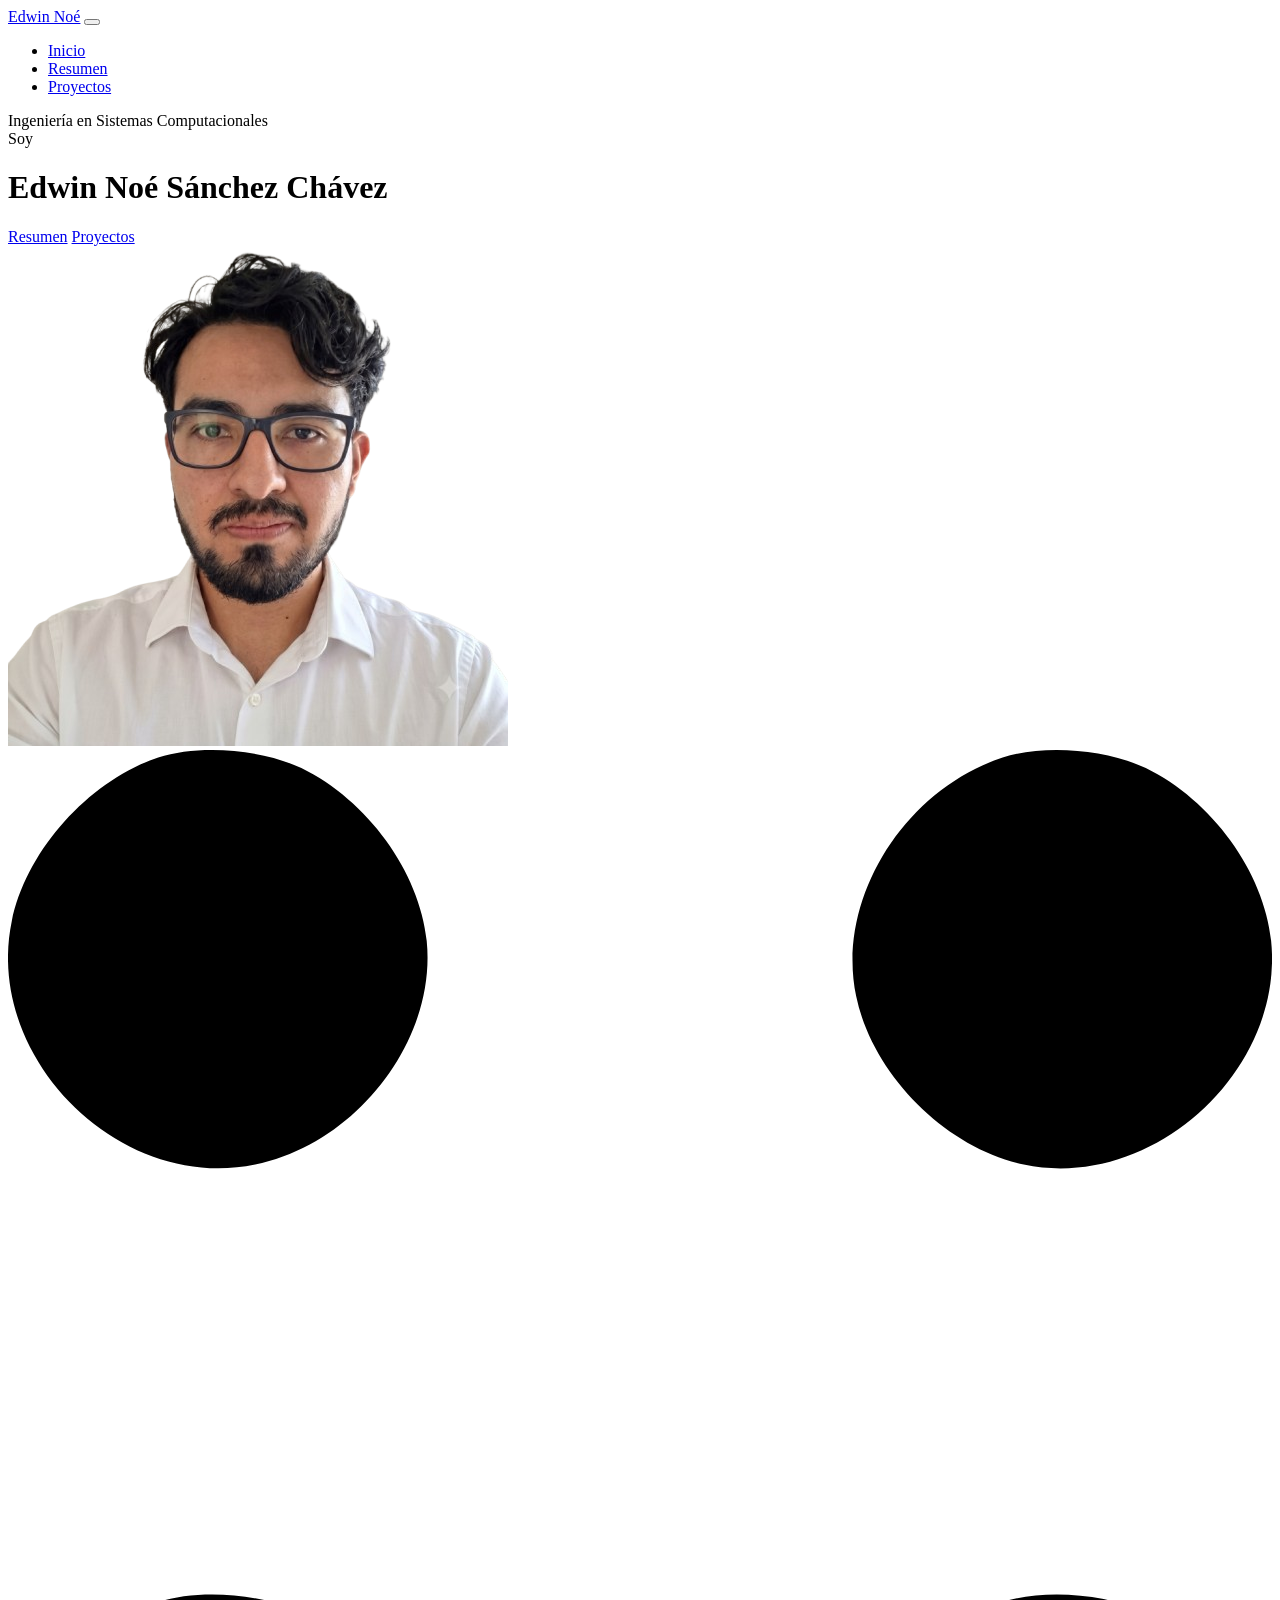
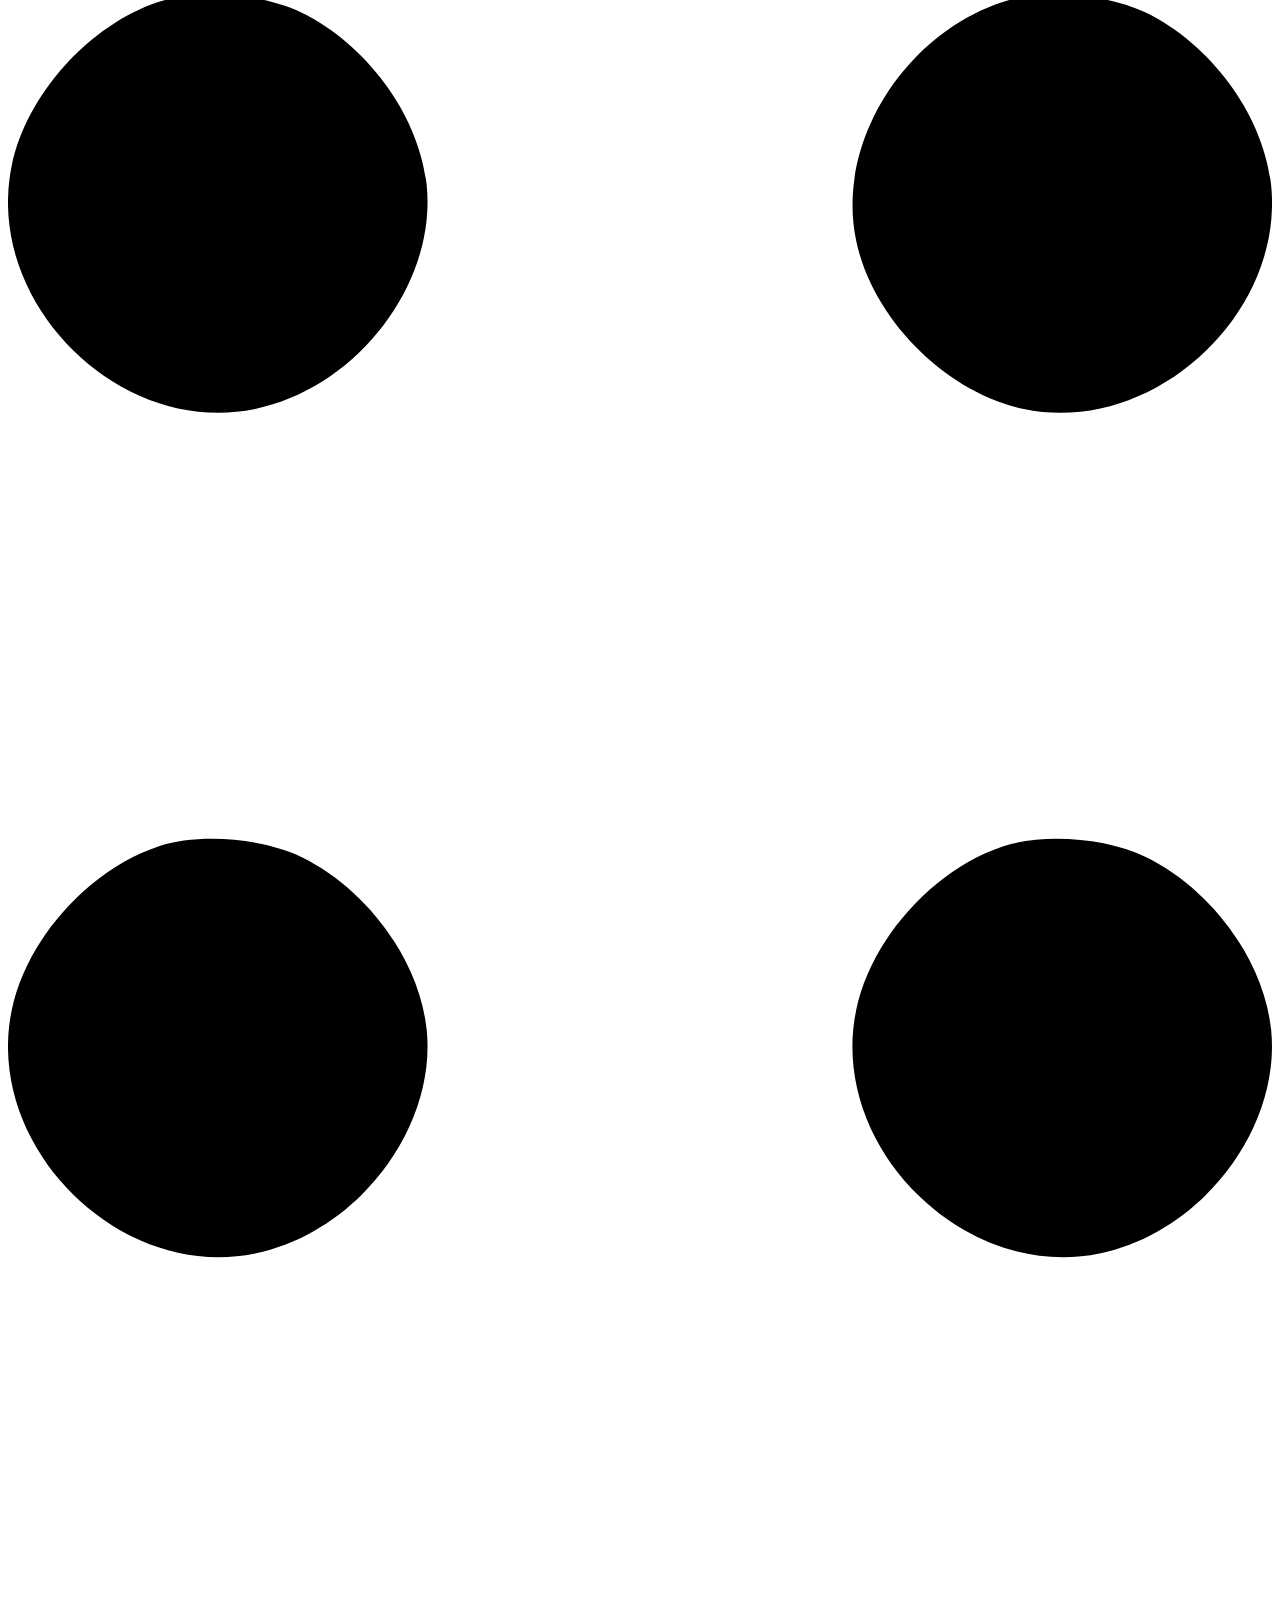
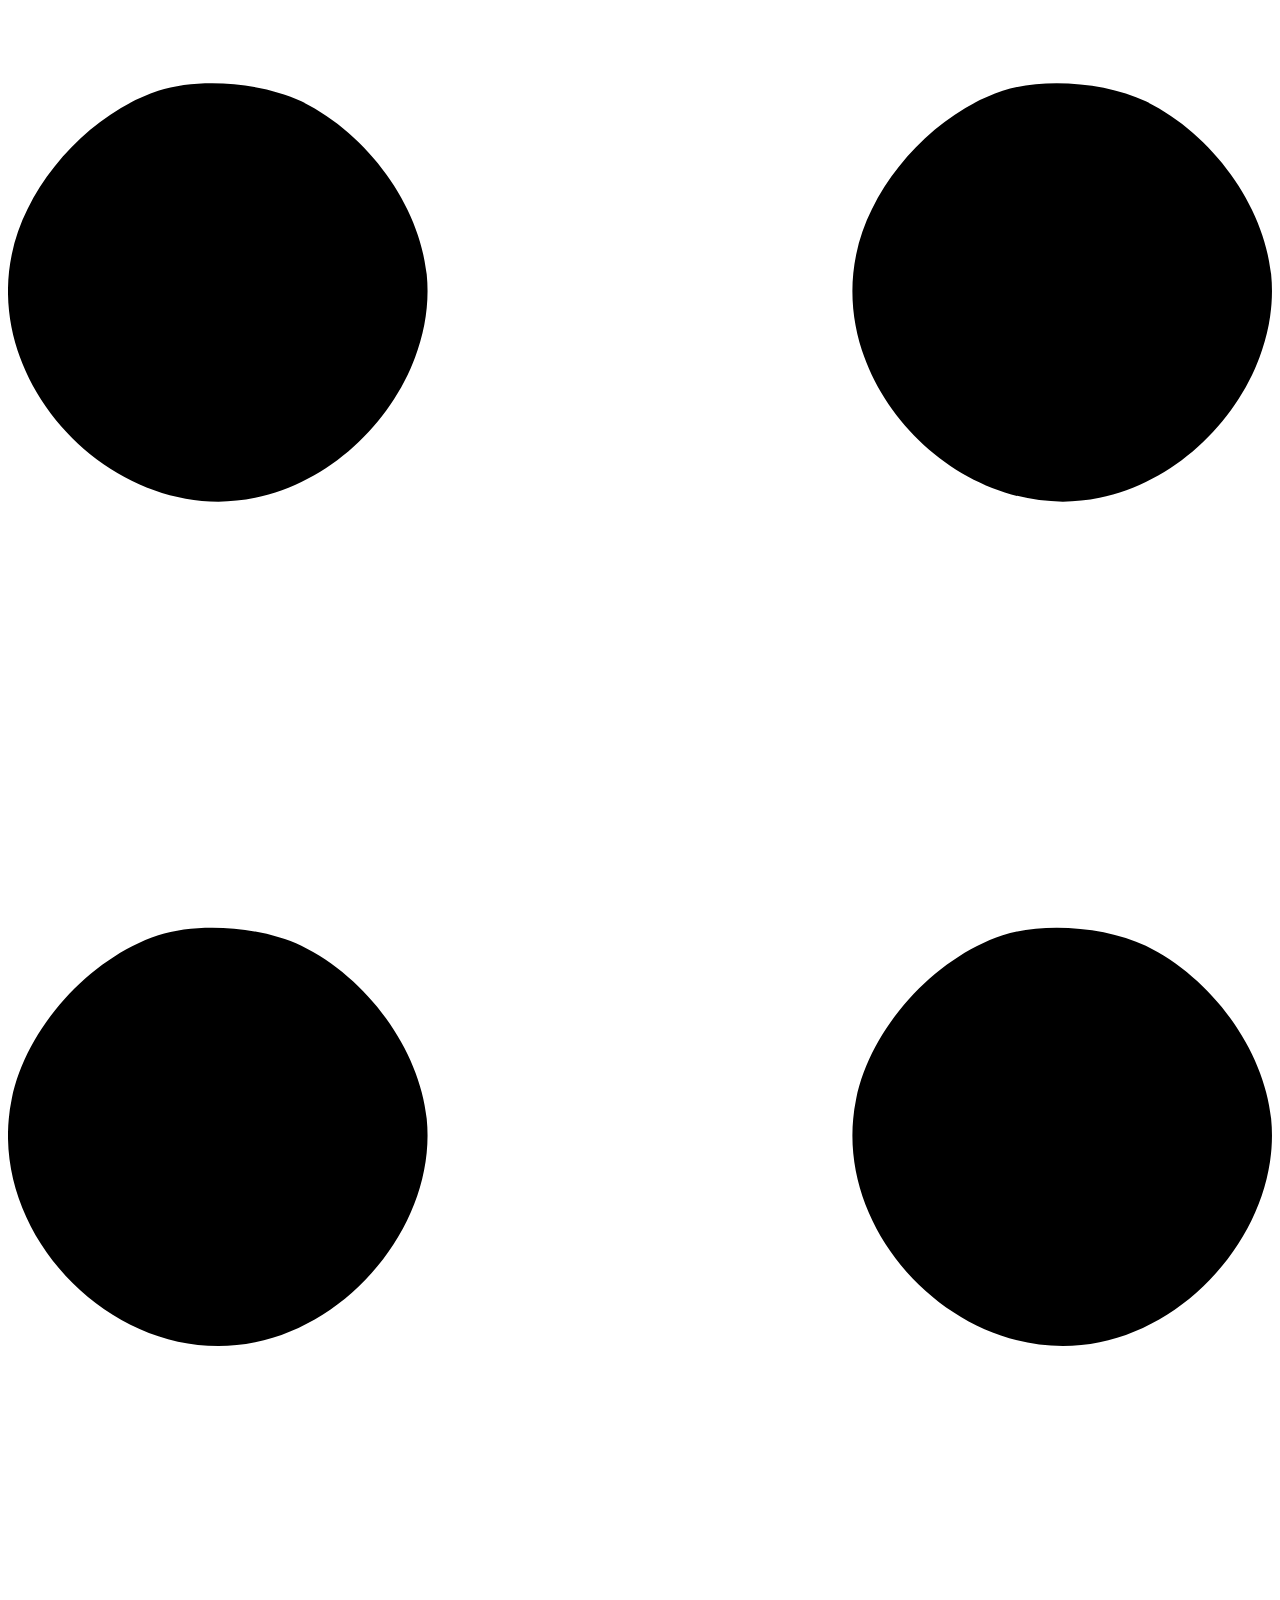
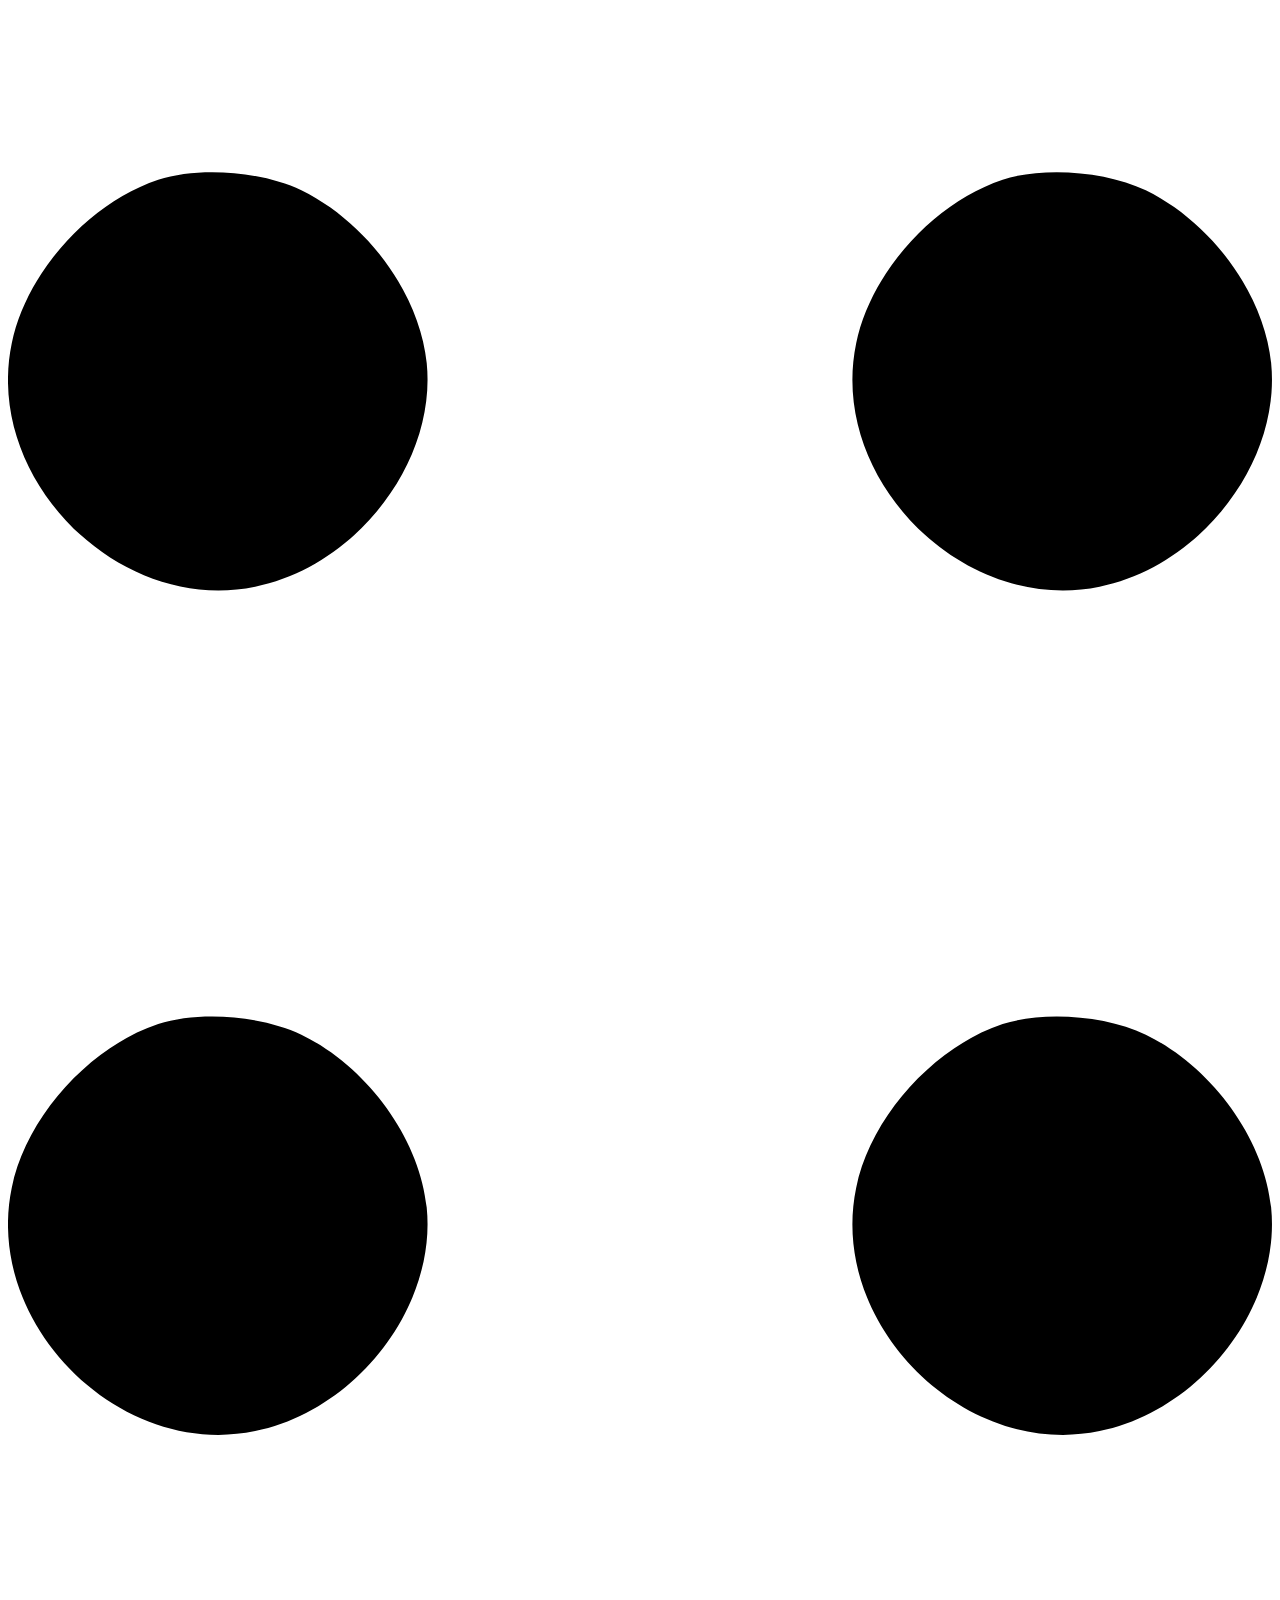
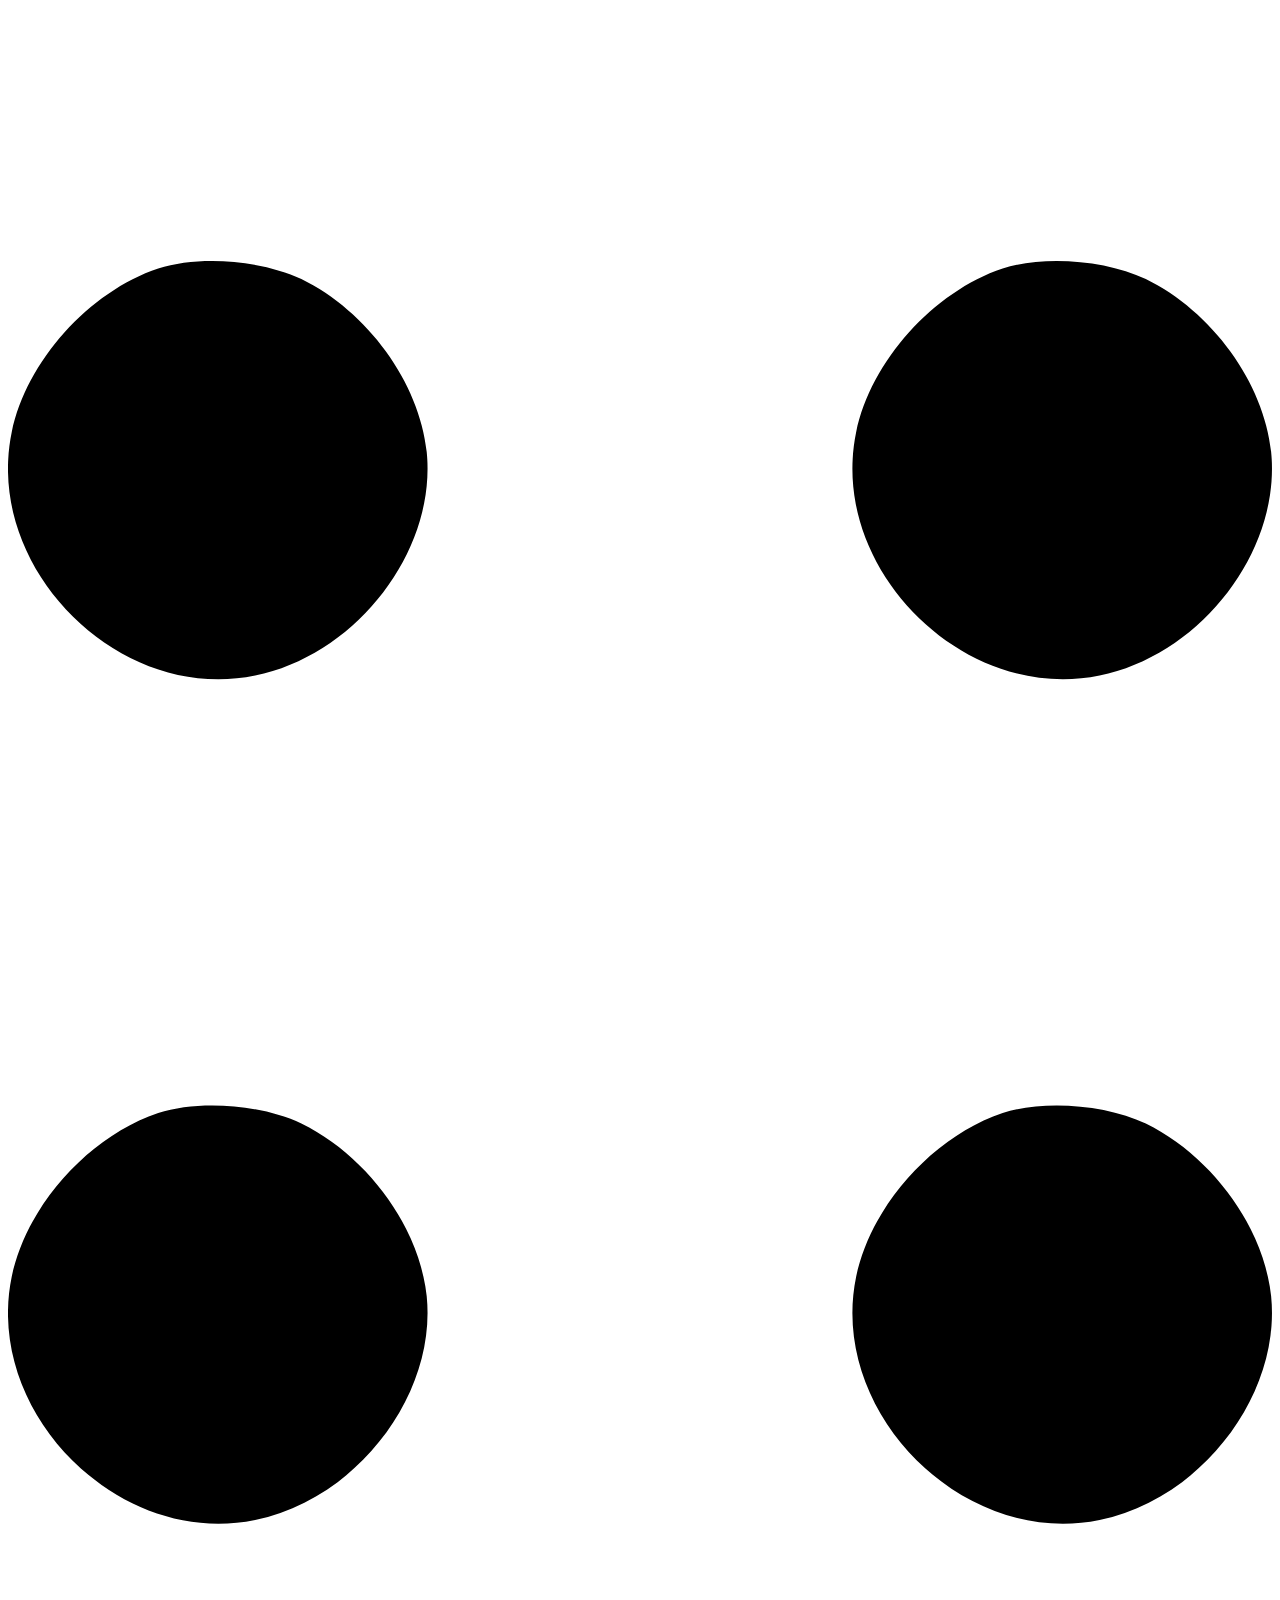
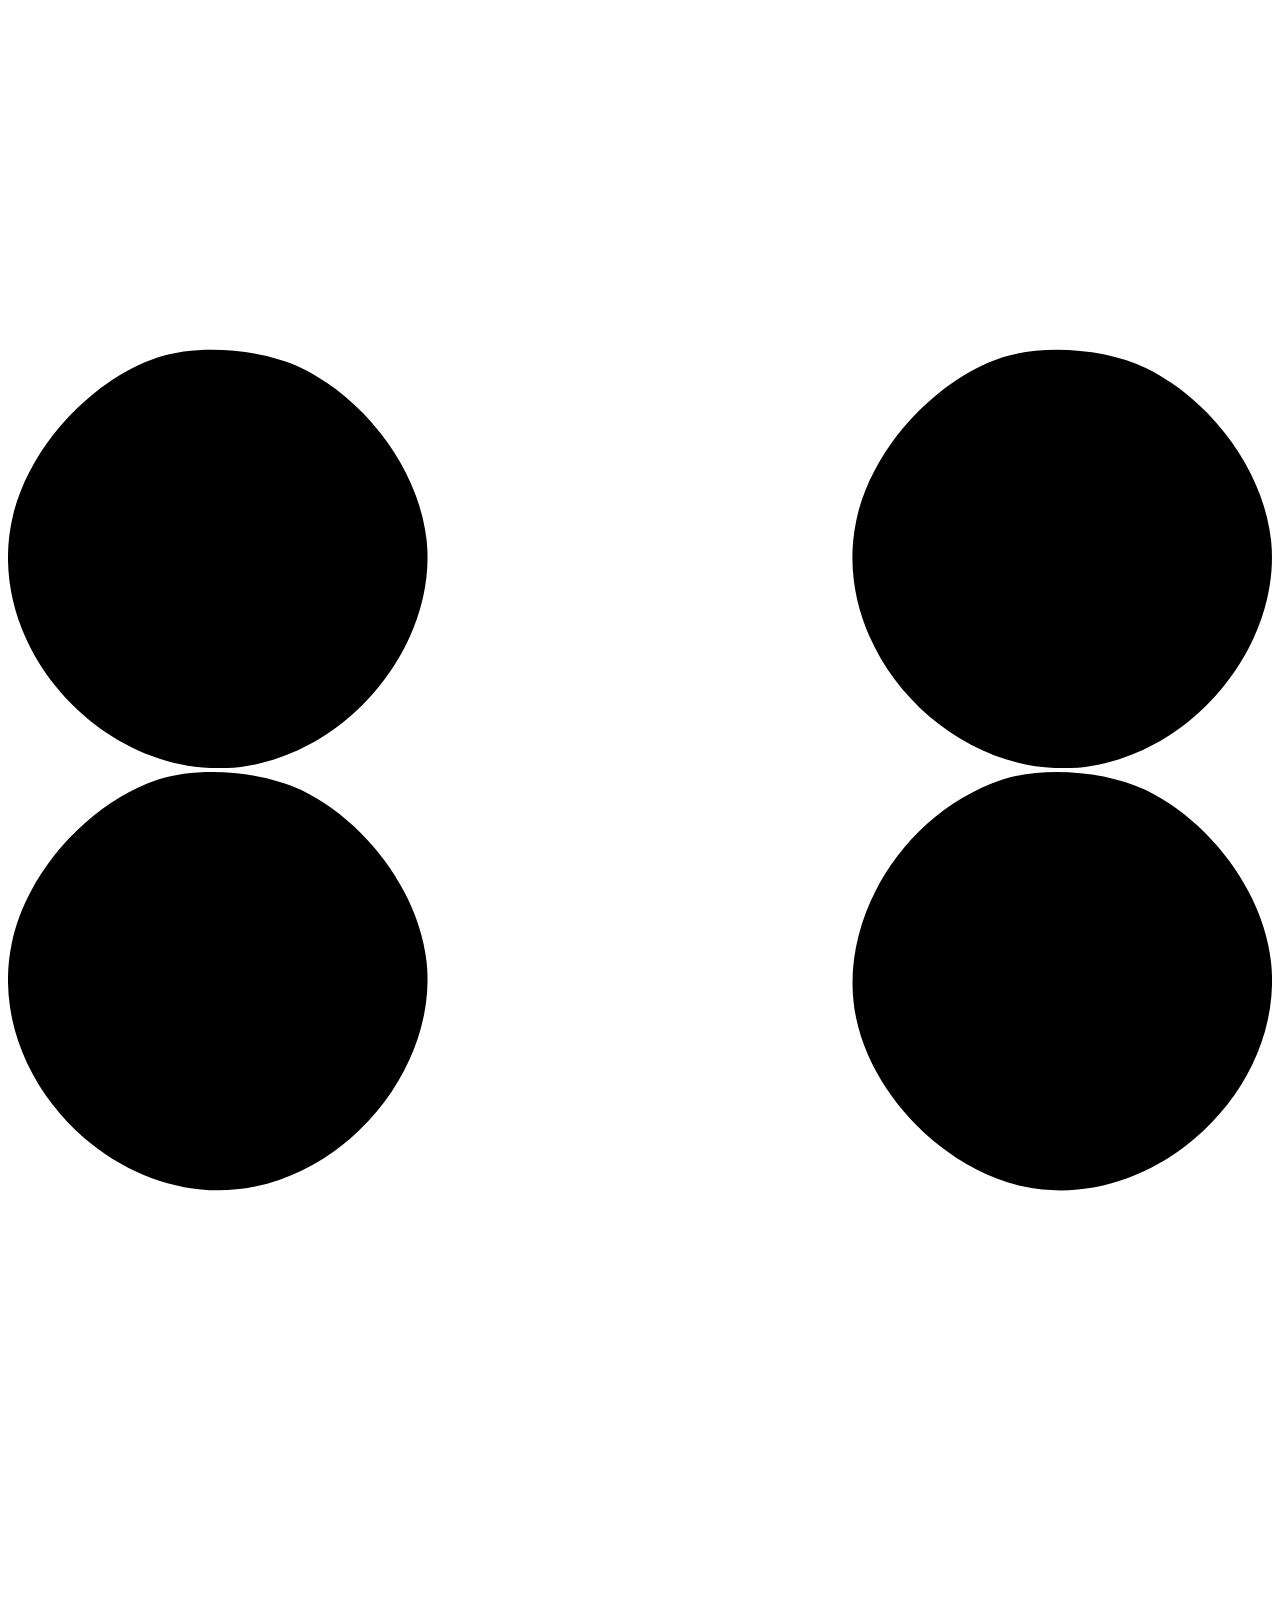
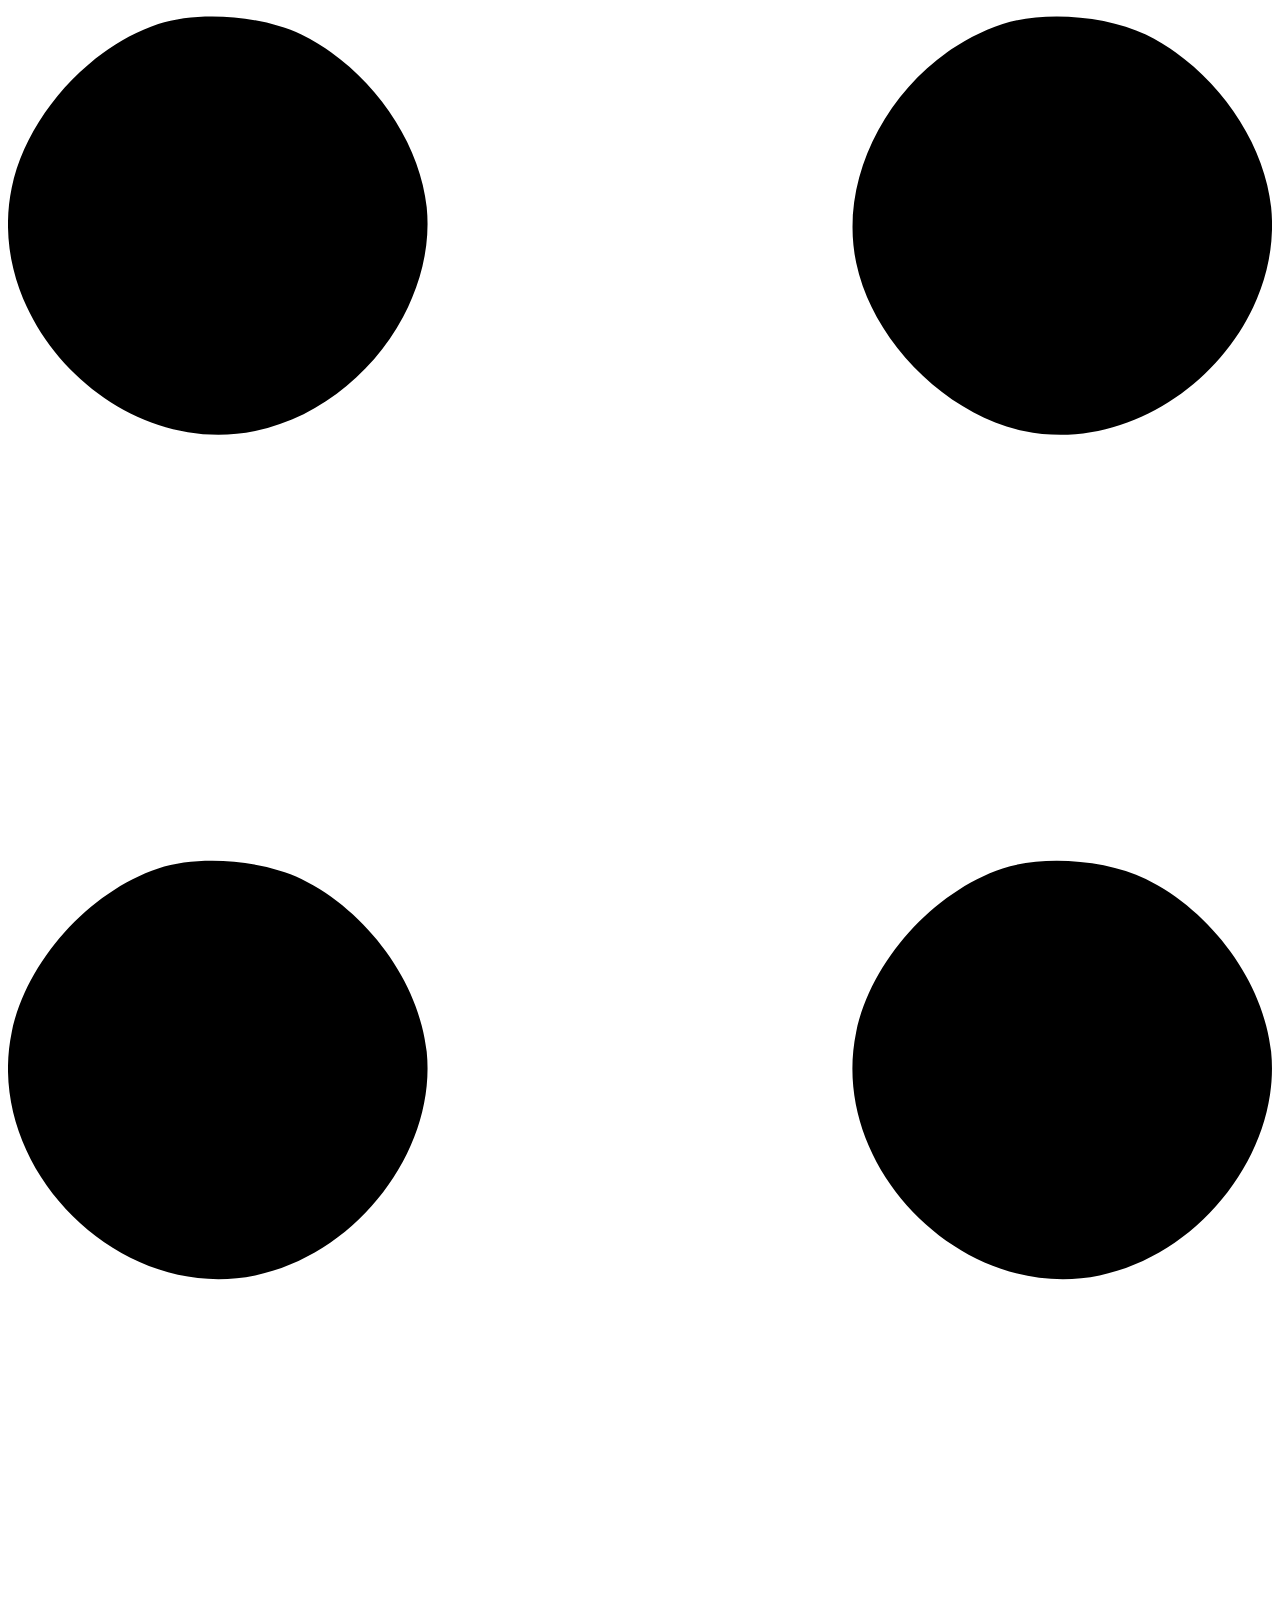
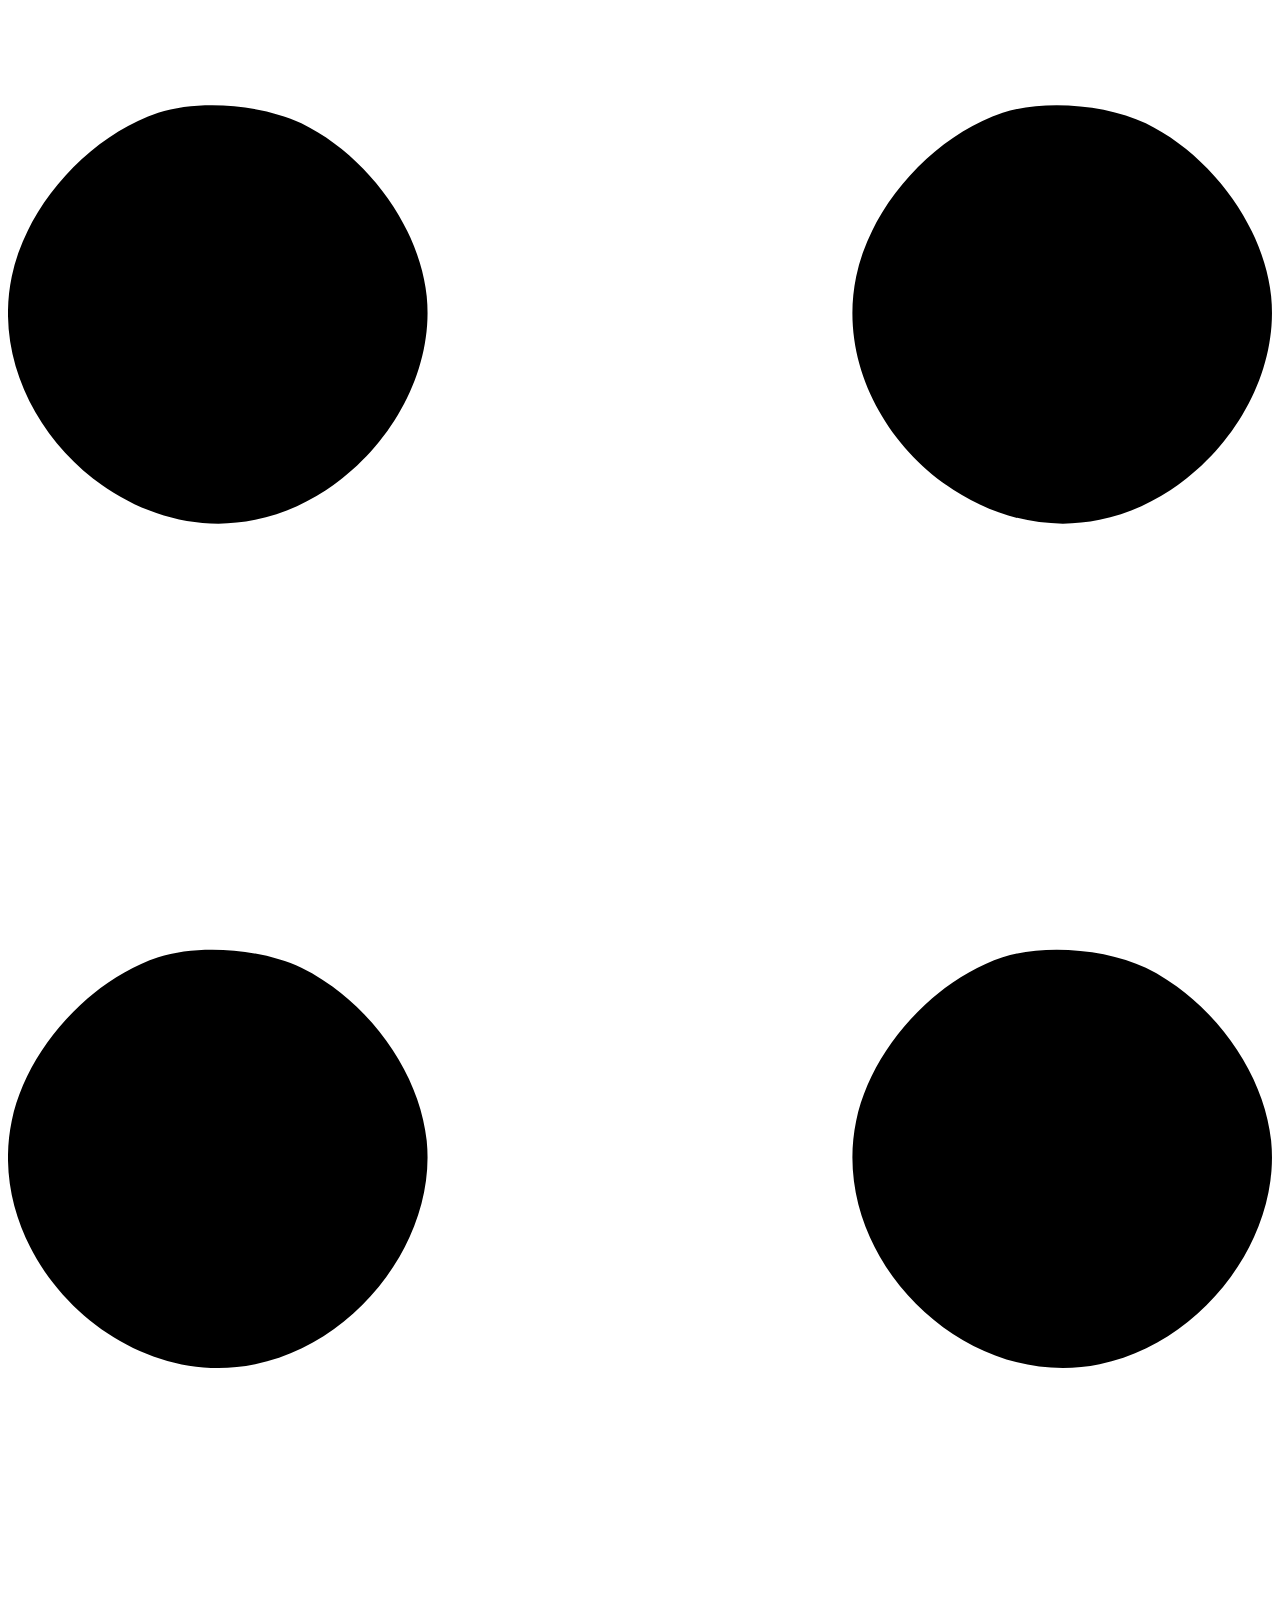
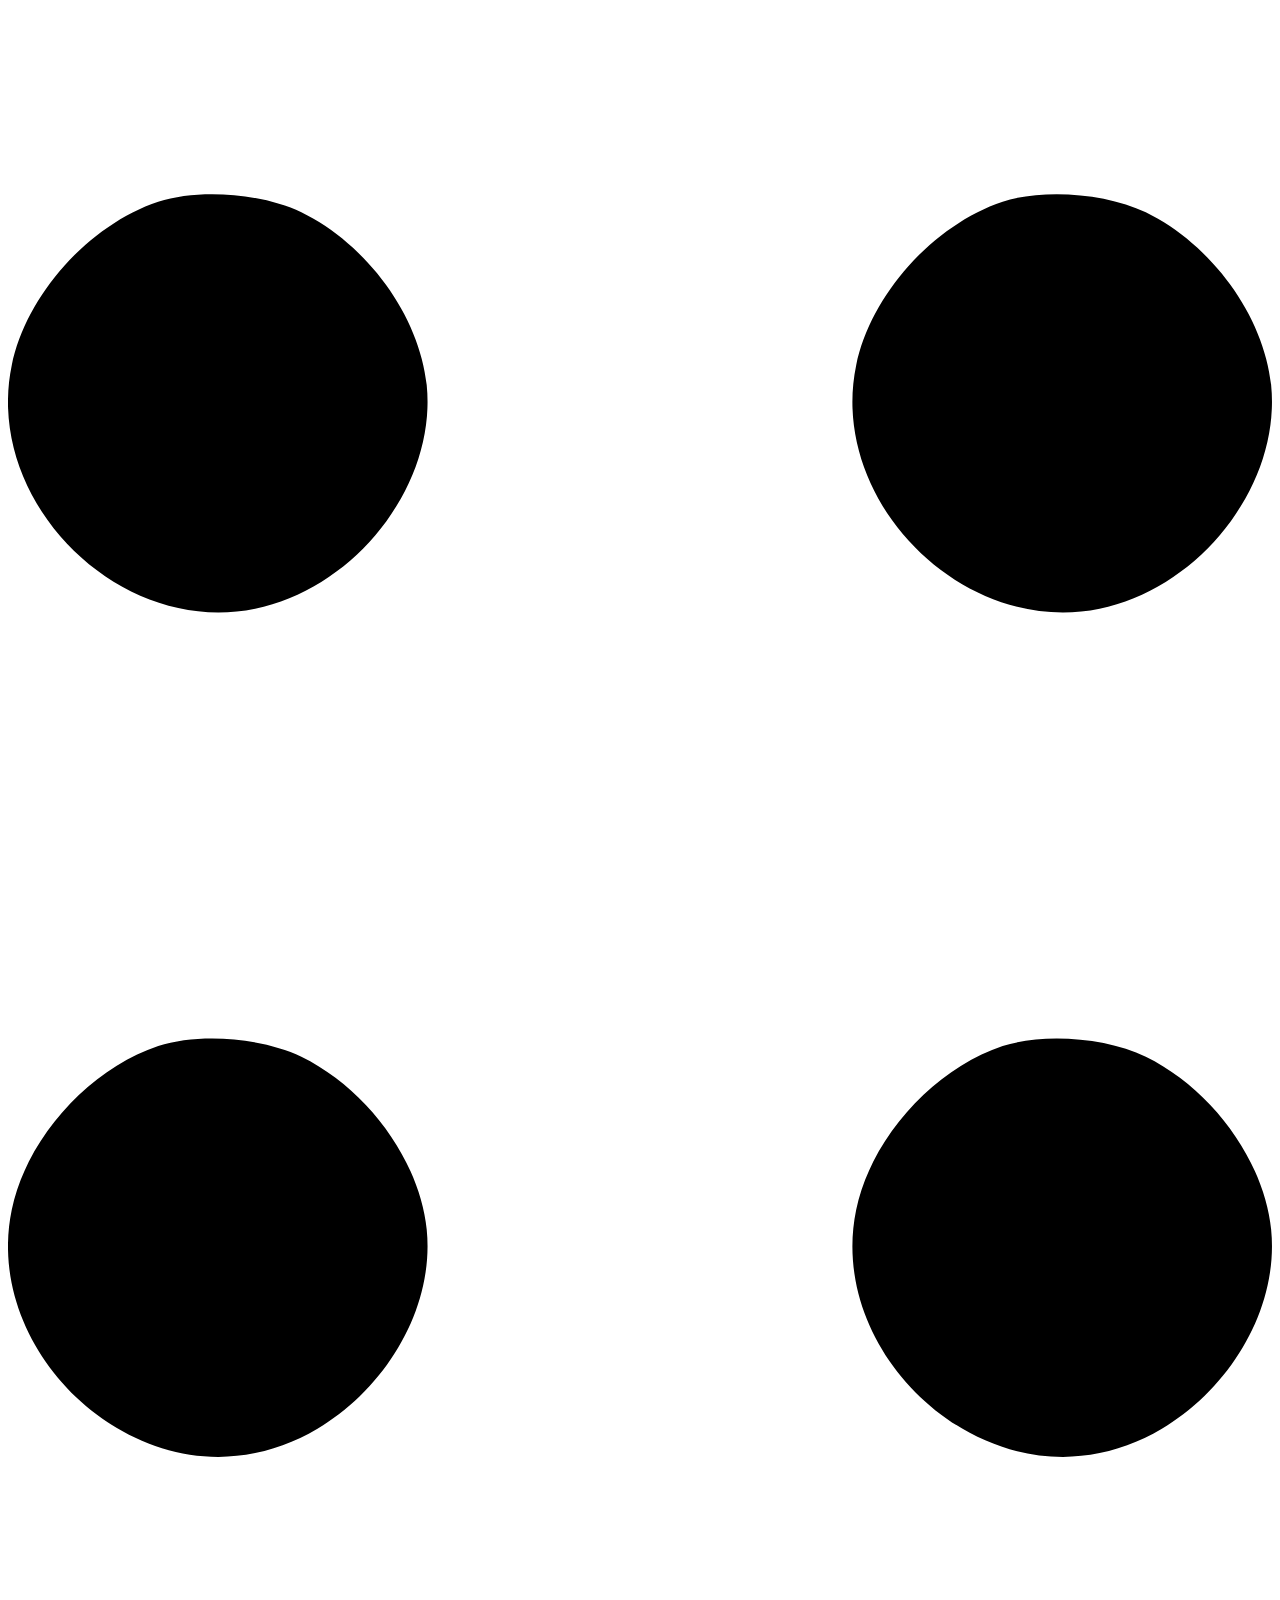
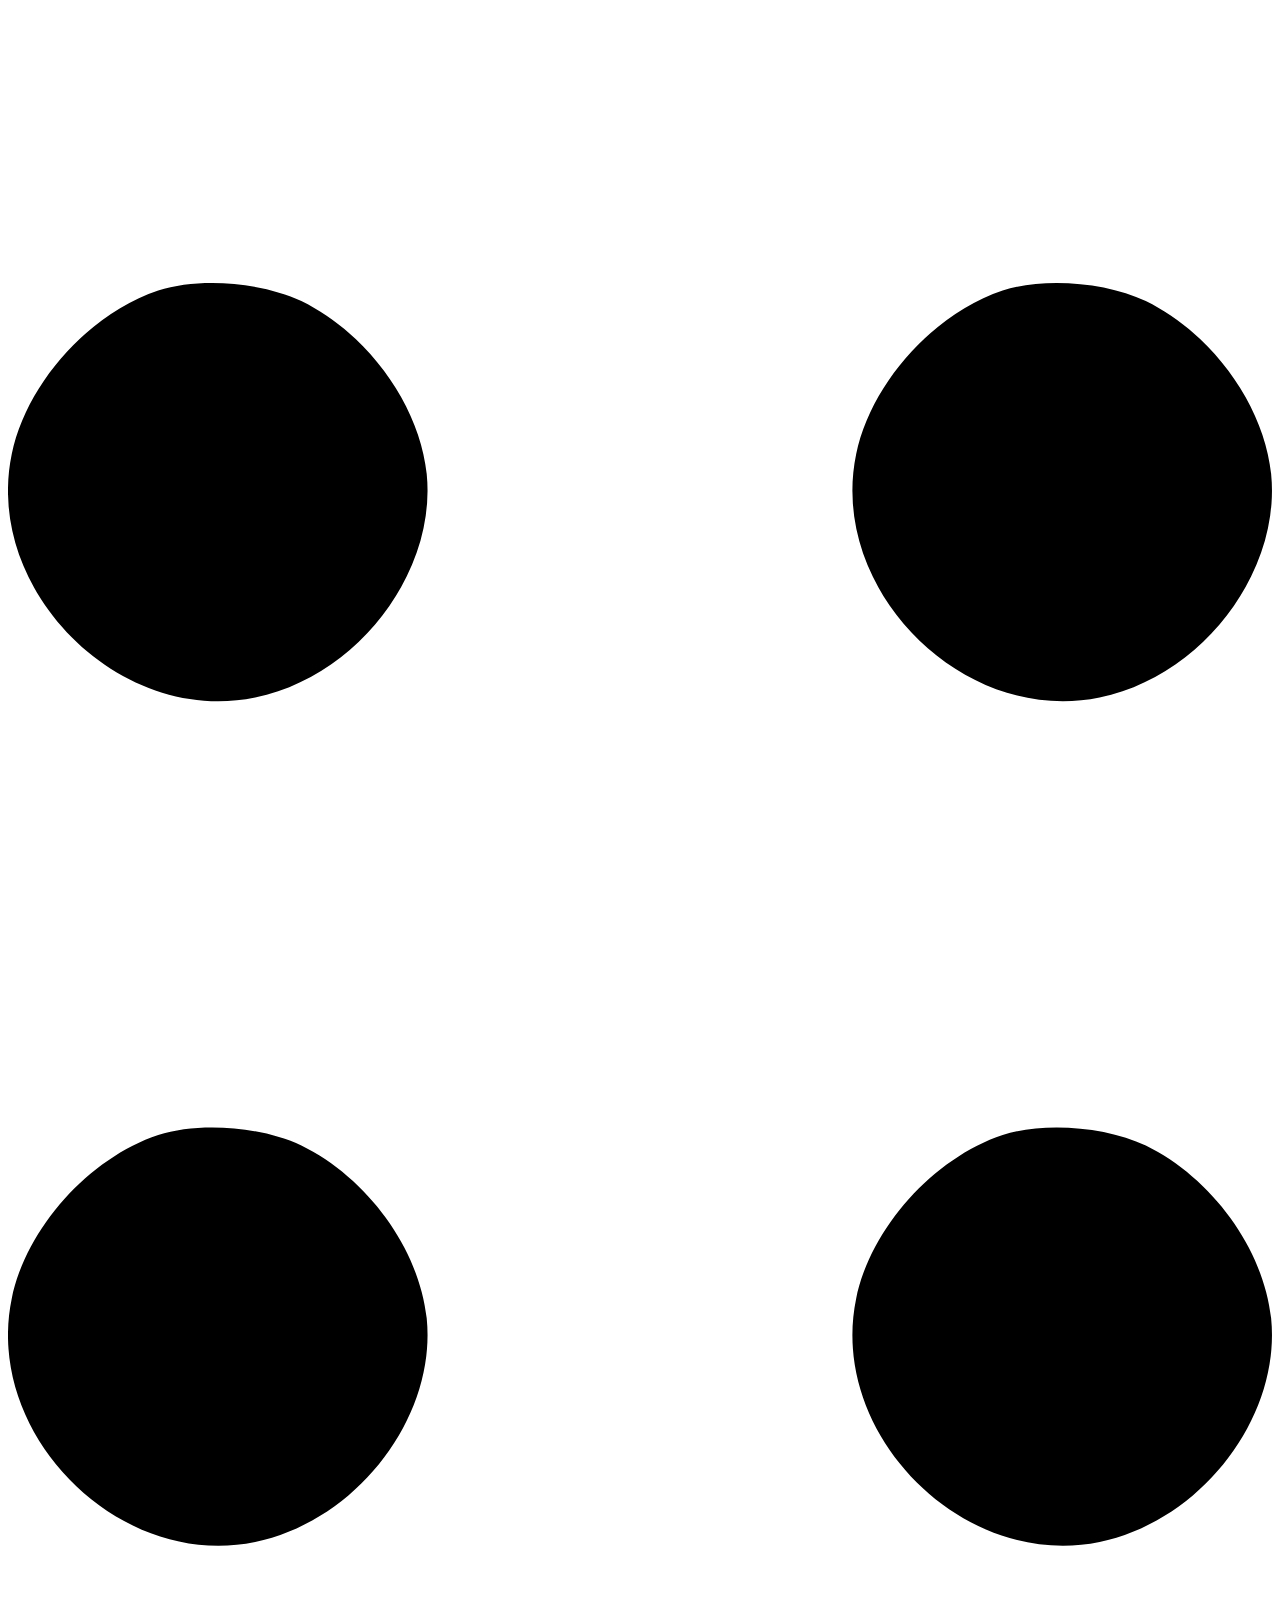
==== commit c78a1440: "informacion personalizada" ====
--- a/index.html
+++ b/index.html
@@ -29,7 +29,6 @@
                             <li class="nav-item"><a class="nav-link" href="index.html">Inicio</a></li>
                             <li class="nav-item"><a class="nav-link" href="resume.html">Resumen</a></li>
                             <li class="nav-item"><a class="nav-link" href="projects.html">Proyectos</a></li>
-                            <li class="nav-item"><a class="nav-link" href="contact.html">Contacto</a></li>
                         </ul>
                     </div>
                 </div>
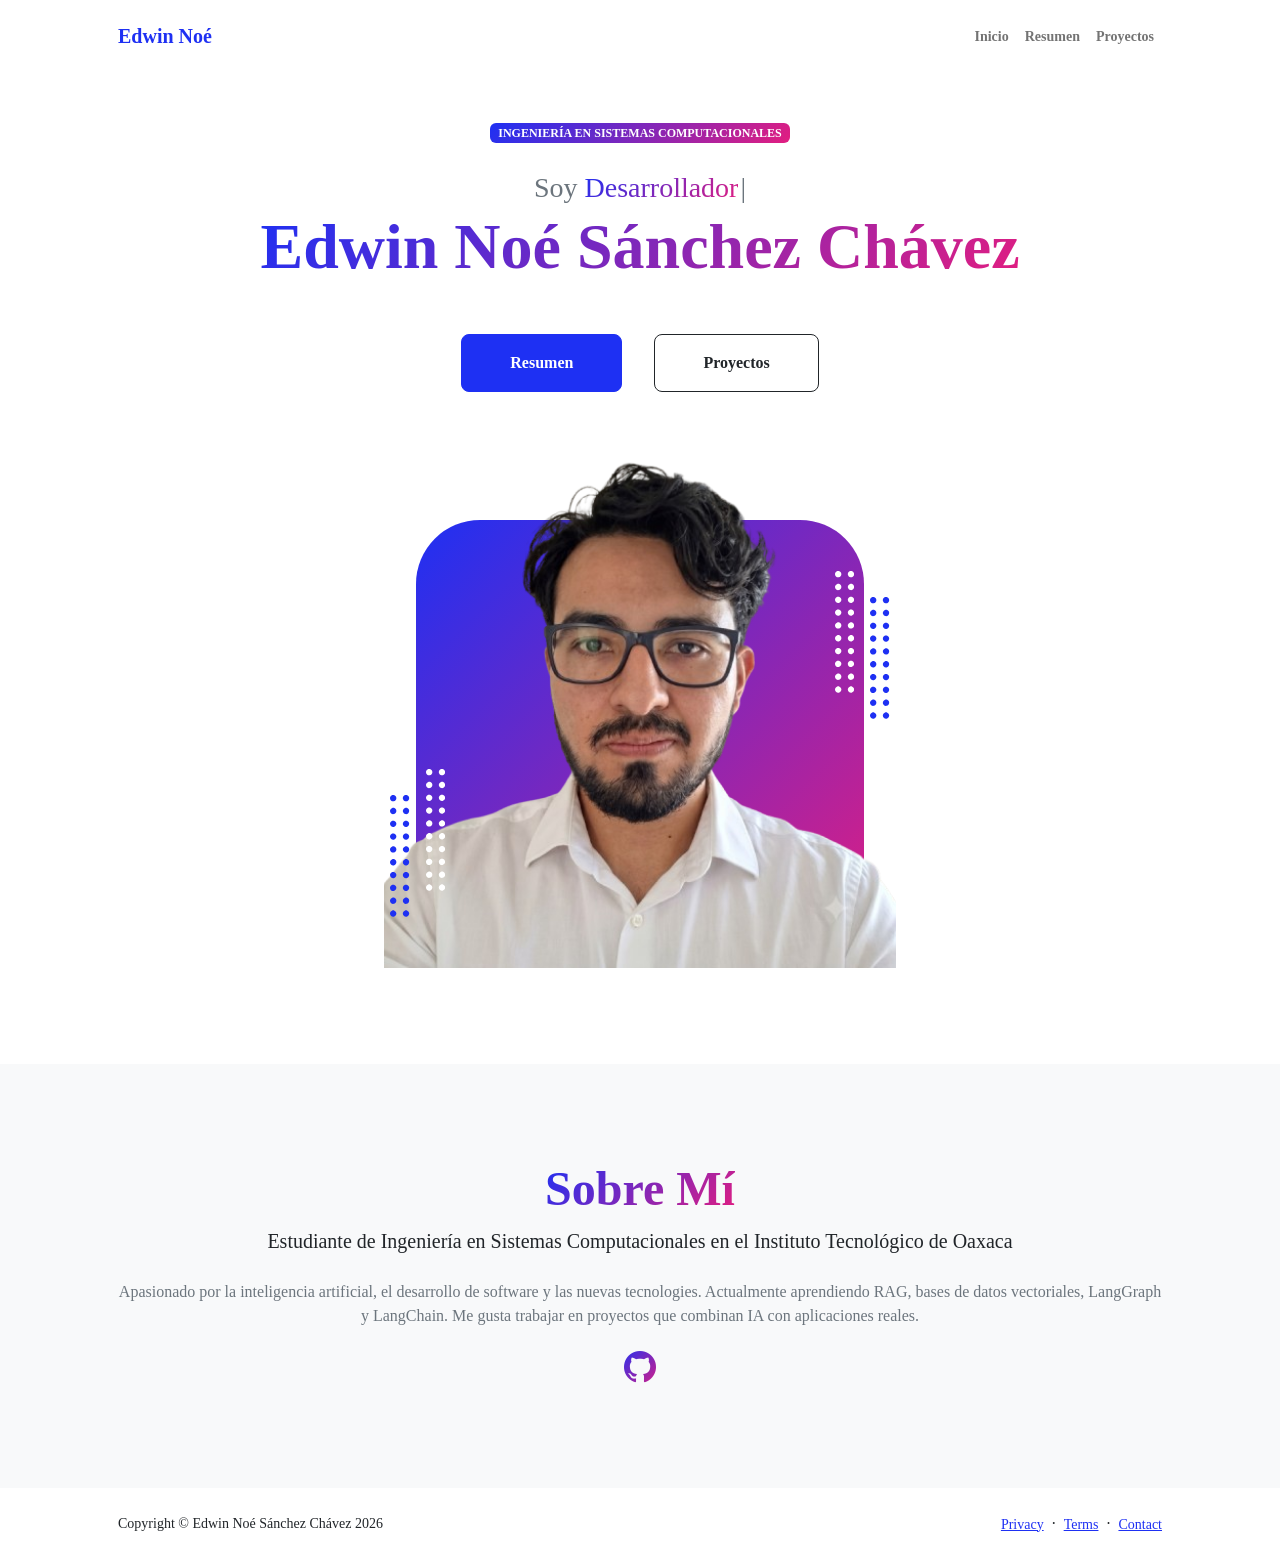
==== commit 7d0c255f: "agregar imagenes y comportamiento con js" ====
--- a/index.html
+++ b/index.html
@@ -41,7 +41,7 @@
                             <!-- Header text content-->
                             <div class="text-center text-xxl-start">
                                 <div class="badge bg-gradient-primary-to-secondary text-white mb-4"><div class="text-uppercase">Ingeniería en Sistemas Computacionales</div></div>
-                                <div class="fs-3 fw-light text-muted">Soy</div>
+                                <div class="fs-3 fw-light text-muted">Soy <span class="text-gradient" id="typing-text"></span><span class="typing-cursor">|</span></div>
                                 <h1 class="display-3 fw-bolder mb-5"><span class="text-gradient d-inline">Edwin Noé Sánchez Chávez</span></h1>
                                 <div class="d-grid gap-3 d-sm-flex justify-content-sm-center justify-content-xxl-start mb-3">
                                     <a class="btn btn-primary btn-lg px-5 py-3 me-sm-3 fs-6 fw-bolder" href="resume.html">Resumen</a>
